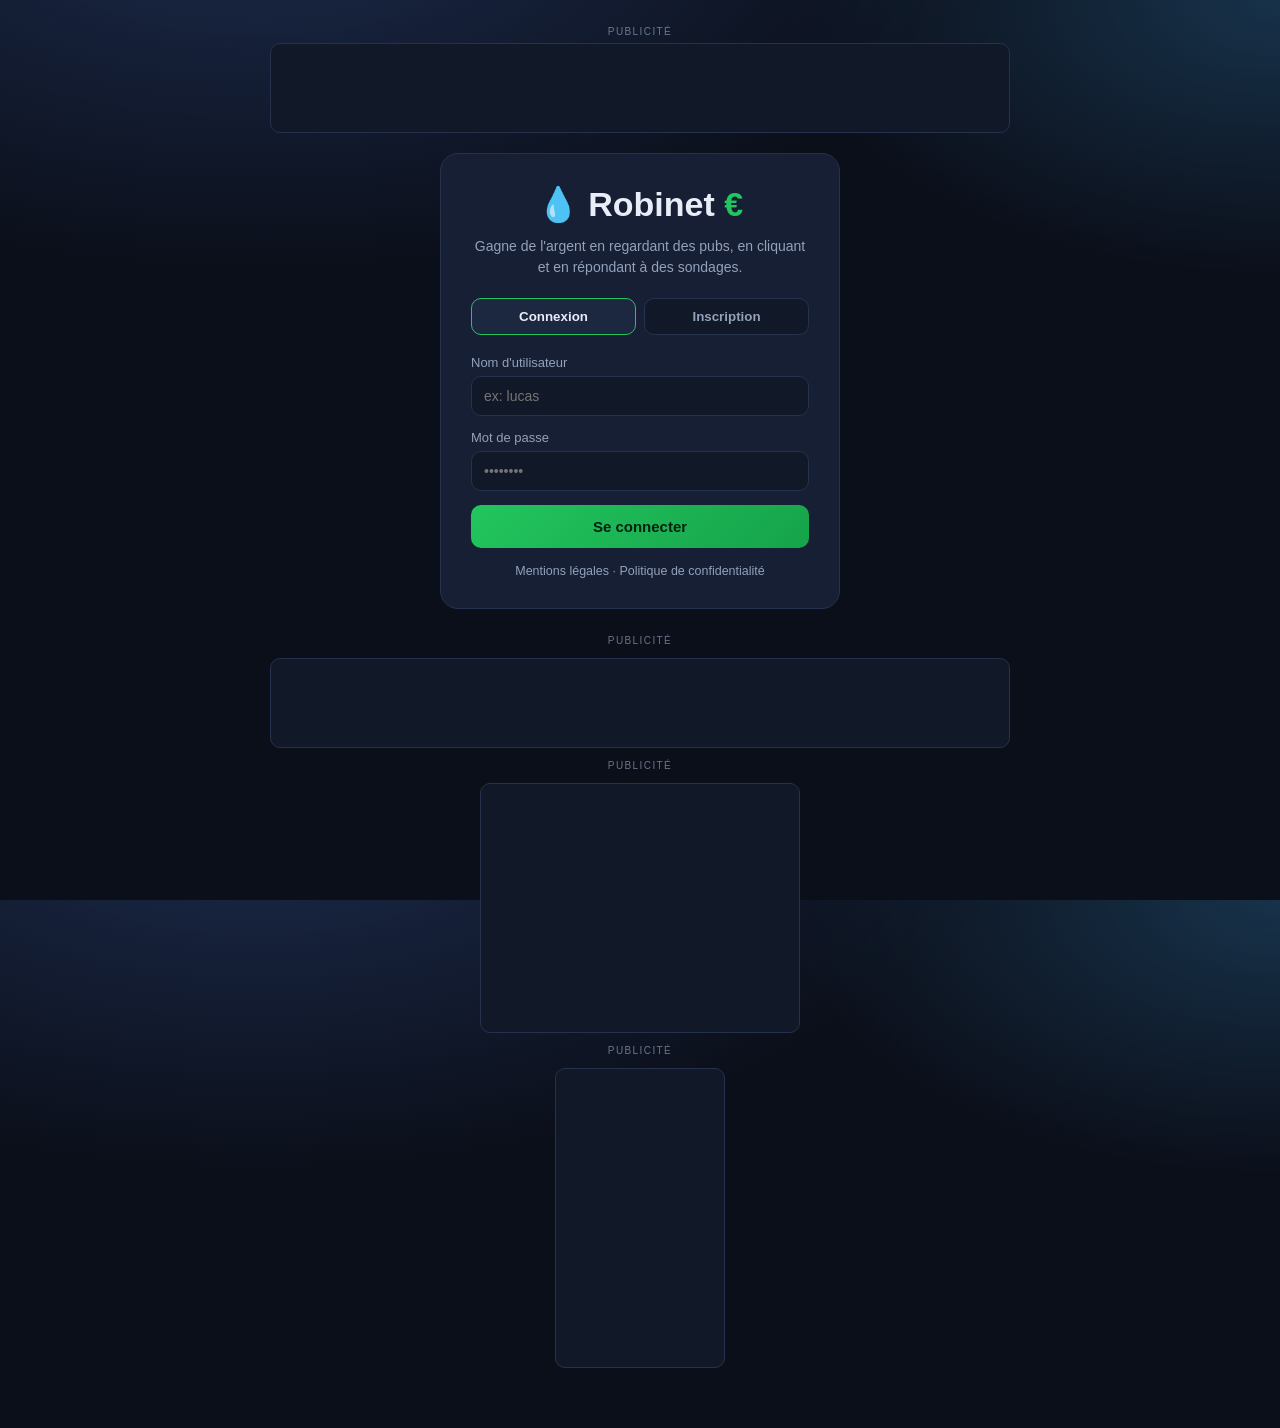
==== robinet-euro/static/index.html @ 0a531cb4 "Plus d'emplacements pub Adsterra : 728x90 connecté + page Gagner" ====
<!DOCTYPE html>
<html lang="fr">
<head>
<meta charset="UTF-8">
<meta name="viewport" content="width=device-width, initial-scale=1.0">
<title>Robinet € — Gagne de l'argent en ligne</title>
<link rel="stylesheet" href="style.css">
</head>
<body>

<!-- ============ ÉCRAN AUTH ============ -->
<div id="auth-screen" class="auth-screen hidden">

  <!-- ============ BANNIÈRE PUB (haut) ============ -->
  <div class="pub-banner-top">
    <span class="pub-label">Publicité</span>
    <div class="pub-slot pub-728">
      <script>
        atOptions = {
          'key' : 'bedeadabf78f1ffc5792cda9d7d61537',
          'format' : 'iframe',
          'height' : 90,
          'width' : 728,
          'params' : {}
        };
      </script>
      <script src="https://www.highrevenueformat.com/bedeadabf78f1ffc5792cda9d7d61537/invoke.js"></script>
    </div>
  </div>

  <div class="auth-card">
    <div class="logo-big">💧 Robinet <span>€</span></div>
    <p class="tagline">Gagne de l'argent en regardant des pubs, en cliquant et en répondant à des sondages.</p>
    <div class="auth-tabs">
      <button class="auth-tab active" data-mode="login">Connexion</button>
      <button class="auth-tab" data-mode="register">Inscription</button>
    </div>
    <form id="auth-form" class="auth-form">
      <div class="field" id="email-field" style="display:none">
        <label>Email (optionnel)</label>
        <input type="email" id="email" placeholder="toi@exemple.fr" autocomplete="email">
      </div>
      <div class="field">
        <label>Nom d'utilisateur</label>
        <input type="text" id="username" placeholder="ex: lucas" autocomplete="username" required>
      </div>
      <div class="field">
        <label>Mot de passe</label>
        <input type="password" id="password" placeholder="••••••••" autocomplete="current-password" required>
      </div>
      <div id="auth-error" class="error-box hidden"></div>
      <button type="submit" class="btn-primary big" id="auth-submit">Se connecter</button>
    </form>
    <div class="legal-links">
      <a href="mentions-legales.html">Mentions légales</a> · <a href="confidentialite.html">Politique de confidentialité</a>
    </div>
  </div>

  <!-- ============ BANNIÈRES PUB (bas) ============ -->
  <div class="pub-banners">
    <span class="pub-label">Publicité</span>
    <div class="pub-slot pub-728">
      <script>
        atOptions = {
          'key' : 'bedeadabf78f1ffc5792cda9d7d61537',
          'format' : 'iframe',
          'height' : 90,
          'width' : 728,
          'params' : {}
        };
      </script>
      <script src="https://www.highrevenueformat.com/bedeadabf78f1ffc5792cda9d7d61537/invoke.js"></script>
    </div>

    <span class="pub-label">Publicité</span>
    <div class="pub-slot pub-300">
      <script async="async" data-cfasync="false" src="https://pl31123454.profitableratecpmnetwork.com/fd53697242f40d81343b24167666b1cf/invoke.js"></script>
      <div id="container-fd53697242f40d81343b24167666b1cf"></div>
    </div>

    <span class="pub-label">Publicité</span>
    <div class="pub-slot pub-160">
      <script>
        atOptions = {
          'key' : '538194440bb3f2144fa433914c79298a',
          'format' : 'iframe',
          'height' : 300,
          'width' : 160,
          'params' : {}
        };
      </script>
      <script src="https://www.highrevenueformat.com/538194440bb3f2144fa433914c79298a/invoke.js"></script>
    </div>
  </div>
</div>

<!-- ============ APP ============ -->
<div id="app" class="hidden">
  <header class="topbar">
    <div class="logo">💧 Robinet <span>€</span></div>
    <nav class="nav">
      <button class="nav-btn active" data-tab="home">🏠 Accueil</button>
      <button class="nav-btn" data-tab="earn">🎬 Gagner</button>
      <button class="nav-btn" data-tab="games">🎮 Jeux</button>
      <button class="nav-btn" data-tab="withdraw">💸 Retrait</button>
      <button class="nav-btn" data-tab="history">📜 Historique</button>
      <button class="nav-btn" data-tab="admin" id="admin-nav" style="display:none">⚙️ Admin</button>
    </nav>
    <div class="user-box">
      <div class="balance-pill" title="Solde disponible">💰 <span id="top-balance">0,00 €</span></div>
      <div class="user-menu">
        <span id="top-username">—</span>
        <button class="btn-ghost" id="logout-btn" title="Déconnexion">⎋</button>
      </div>
    </div>
  </header>

  <!-- ============ PUB 728x90 (connecté — visible sur toutes les pages) ============ -->
  <div class="adzone adzone-top">
    <span class="pub-label">Publicité</span>
    <div class="pub-slot pub-728">
      <script>
        atOptions = {
          'key' : 'bedeadabf78f1ffc5792cda9d7d61537',
          'format' : 'iframe',
          'height' : 90,
          'width' : 728,
          'params' : {}
        };
      </script>
      <script src="https://www.highrevenueformat.com/bedeadabf78f1ffc5792cda9d7d61537/invoke.js"></script>
    </div>
  </div>

  <main class="container">

    <!-- ===== ACCUEIL ===== -->
    <section id="tab-home" class="tab active">
      <div class="hero">
        <div class="hero-text">
          <h1>Bonjour <span id="hero-name">!</span> 👋</h1>
          <p>Voici ton tableau de bord. Gagne des centimes et retire-les dès <b>2,00 €</b>.</p>
        </div>
        <div class="hero-balance">
          <div class="big-balance">€ <span id="hero-balance">0,00</span></div>
          <div class="sub">Solde disponible</div>
          <div class="progress-track"><div class="progress-fill" id="progress-fill" style="width:0%"></div></div>
          <div class="sub small" id="progress-label">0,00 € / 2,00 € pour retirer</div>
        </div>
      </div>

      <div class="stat-grid">
        <div class="stat"><div class="stat-val" id="stat-today">0,00 €</div><div class="stat-label">Gagné aujourd'hui</div></div>
        <div class="stat"><div class="stat-val" id="stat-total">0,00 €</div><div class="stat-label">Total gagné</div></div>
        <div class="stat"><div class="stat-val" id="stat-dailycap">5,00 €</div><div class="stat-label">Plafond / jour</div></div>
      </div>

      <div class="two-col">
        <div class="card">
          <h2>🎁 Bonus quotidien</h2>
          <p>Réclame ton bonus de <b>0,05 €</b> chaque jour.</p>
          <button class="btn-primary" id="claim-bonus-btn">Réclamer le bonus</button>
        </div>
        <div class="card">
          <h2>🎡 Roue de la fortune</h2>
          <p>Jusqu'à 5 tours par jour. Gagne jusqu'à <b>0,05 €</b> !</p>
          <button class="btn-primary" id="spin-btn">Lancer la roue</button>
        </div>
      </div>

      <div class="card">
        <h2>🏆 Classement des meilleurs gagnants</h2>
        <ol class="leaderboard" id="leaderboard"></ol>
      </div>
    </section>

    <!-- ===== GAGNER ===== -->
    <section id="tab-earn" class="tab">
      <h1 class="page-title">🎬 Gagne des euros</h1>
      <p class="muted">Regarde des publicités, fais des clics sponsorisés et réponds à des sondages.</p>

      <!-- ROBINET € -->
      <div class="faucet-card">
        <div class="faucet-left">
          <div class="faucet-scene">
            <div class="faucet-pipe">🚰</div>
            <div class="faucet-stream" id="faucet-stream">
              <span class="drop">💧</span><span class="drop">💧</span><span class="drop">💧</span>
            </div>
            <div class="faucet-bowl" id="faucet-bowl">🪙</div>
          </div>
        </div>
        <div class="faucet-right">
          <h2>💧 Le Robinet €</h2>
          <p class="muted">Ouvre le robinet pour gagner une petite somme <b>à chaque fois</b>, en continu !</p>
          <div class="faucet-info">
            <span class="faucet-reward-range">🎁 de <b id="faucet-min">0,01 €</b> à <b id="faucet-max">0,05 €</b> par ouverture</span>
            <span class="faucet-cooldown">⏱️ toutes les <b id="faucet-cd">3 min</b></span>
          </div>
          <button class="faucet-btn" id="faucet-btn">💧 Ouvrir le robinet</button>
          <div class="faucet-timer" id="faucet-timer"></div>
        </div>
      </div>

      <!-- ============ PUB 728x90 (page Gagner) ============ -->
      <div class="adzone">
        <span class="pub-label">Publicité</span>
        <div class="pub-slot pub-728">
          <script>
            atOptions = {
              'key' : 'bedeadabf78f1ffc5792cda9d7d61537',
              'format' : 'iframe',
              'height' : 90,
              'width' : 728,
              'params' : {}
            };
          </script>
          <script src="https://www.highrevenueformat.com/bedeadabf78f1ffc5792cda9d7d61537/invoke.js"></script>
        </div>
      </div>

      <div class="filter-row">
        <button class="chip active" data-filter="all">Tout</button>
        <button class="chip" data-filter="video">🎬 Vidéos</button>
        <button class="chip" data-filter="ptc">🖱️ Clics</button>
        <button class="chip" data-filter="survey">📝 Sondages</button>
        <button class="chip" data-filter="cpa">🤝 Partenaires</button>
      </div>
      <div class="offer-grid" id="offer-grid"></div>
    </section>

    <!-- ===== JEUX ===== -->
    <section id="tab-games" class="tab">
      <h1 class="page-title">🎮 Jeux — gagne des pièces en jouant</h1>
      <p class="muted">Joue à nos mini-jeux et gagne de l'argent à chaque partie !</p>

      <div class="game-grid">
        <!-- CLICKER -->
        <div class="game-card" id="game-clicker">
          <div class="game-icon">👆</div>
          <h3>Clicker Fou</h3>
          <p class="muted">Clique sur la pièce le plus de fois possible en 15 secondes. 1 clic = 0,01 € (max 0,10 €).</p>
          <div class="game-play" id="clicker-play">
            <div class="clicker-coin" id="clicker-coin">🪙</div>
            <div class="clicker-count" id="clicker-count">0 clics</div>
            <div class="clicker-time" id="clicker-time">15 s</div>
          </div>
          <button class="game-btn" id="clicker-start">▶️ Jouer</button>
        </div>

        <!-- PILE OU FACE -->
        <div class="game-card" id="game-coinflip">
          <div class="game-icon">🪙</div>
          <h3>Pile ou Face</h3>
          <p class="muted">Devine le bon côté. Mise 0,05 € : si tu trouves, tu gagnes 0,05 € ; sinon tu perds ta mise.</p>
          <div class="game-play">
            <div class="coinflip-coin" id="coinflip-coin">🪙</div>
            <div class="coinflip-buttons">
              <button class="game-btn small" id="cf-pile">Pile</button>
              <button class="game-btn small" id="cf-face">Face</button>
            </div>
            <div class="coinflip-result" id="coinflip-result"></div>
          </div>
        </div>

        <!-- MEMORY -->
        <div class="game-card" id="game-memory">
          <div class="game-icon">🧠</div>
          <h3>Memory</h3>
          <p class="muted">Retrouve les paires. Moins de coups = plus de gain (jusqu'à 0,10 €).</p>
          <div class="game-play">
            <div class="memory-grid" id="memory-grid"></div>
            <div class="memory-status" id="memory-status">Coups : 0</div>
          </div>
          <button class="game-btn" id="memory-start">▶️ Nouvelle partie</button>
        </div>
      </div>
    </section>

    <!-- ===== RETRAIT ===== -->
    <section id="tab-withdraw" class="tab">
      <h1 class="page-title">💸 Retrait</h1>
      <p class="muted">Retire tes gains dès <b>2,00 €</b>.</p>
      <div class="two-col">
        <div class="card">
          <h2>Demander un retrait</h2>
          <div class="field">
            <label>Montant (€)</label>
            <input type="number" id="wd-amount" min="2" step="0.01" placeholder="2.00">
            <div class="sub small">Solde : <span id="wd-balance">0,00 €</span> · Minimum : 2,00 €</div>
          </div>
          <div class="field">
            <label>Méthode</label>
            <select id="wd-method">
              <option value="paypal">PayPal</option>
              <option value="virement">Virement bancaire</option>
              <option value="crypto">Crypto (USDT)</option>
            </select>
          </div>
          <div class="field">
            <label id="wd-details-label">Email PayPal</label>
            <input type="text" id="wd-details" placeholder="ton@email.com">
          </div>
          <button class="btn-primary big" id="wd-submit">Envoyer la demande</button>
        </div>
        <div class="card">
          <h2>Mes demandes</h2>
          <div id="wd-list" class="wd-list"><p class="muted">Aucune demande pour l'instant.</p></div>
        </div>
      </div>
    </section>

    <!-- ===== HISTORIQUE ===== -->
    <section id="tab-history" class="tab">
      <h1 class="page-title">📜 Historique</h1>
      <p class="muted">Tes 15 dernières transactions.</p>
      <div class="card">
        <table class="table">
          <thead><tr><th>Date</th><th>Type</th><th>Description</th><th>Montant</th></tr></thead>
          <tbody id="history-body"></tbody>
        </table>
      </div>
    </section>

    <!-- ===== ADMIN ===== -->
    <section id="tab-admin" class="tab">
      <h1 class="page-title">⚙️ Administration</h1>
      <div class="stat-grid" id="admin-stats">
        <div class="stat"><div class="stat-val" id="adm-users">—</div><div class="stat-label">Utilisateurs</div></div>
        <div class="stat"><div class="stat-val" id="adm-pending">—</div><div class="stat-label">Retraits en attente</div></div>
        <div class="stat"><div class="stat-val" id="adm-paid">—</div><div class="stat-label">Total payé</div></div>
        <div class="stat"><div class="stat-val" id="adm-earned">—</div><div class="stat-label">Total gagné</div></div>
      </div>

      <div class="card">
        <h2>💸 Retraits à traiter</h2>
        <div id="adm-withdrawals"></div>
      </div>

      <div class="card">
        <h2>👥 Utilisateurs</h2>
        <table class="table">
          <thead><tr><th>ID</th><th>Pseudo</th><th>Solde</th><th>Gagné</th><th>Action</th></tr></thead>
          <tbody id="adm-users-body"></tbody>
        </table>
      </div>

      <div class="card">
        <h2>➕ Nouvelle offre</h2>
        <div class="form-row">
          <input type="text" id="of-title" placeholder="Titre de l'offre">
          <select id="of-type">
            <option value="video">Vidéo</option>
            <option value="ptc">Clic</option>
            <option value="survey">Sondage</option>
          </select>
          <input type="number" id="of-reward" placeholder="Récompense (centimes)" min="1">
          <input type="number" id="of-duration" placeholder="Durée (s)" min="0" value="0">
        </div>
        <button class="btn-primary" id="of-create">Créer l'offre</button>
      </div>

      <div class="card">
        <h2>📦 Offres existantes</h2>
        <div id="adm-offers"></div>
      </div>
    </section>
  </main>

  <footer class="site-footer">
    <span>© 2026 Robinet €</span>
    <span>
      <a href="mentions-legales.html">Mentions légales</a> ·
      <a href="confidentialite.html">Politique de confidentialité</a> ·
      <a href="confidentialite.html">Contact</a>
    </span>
  </footer>
</div>

<!-- ============ MODAL PUB VIDÉO ============ -->
<div id="video-modal" class="modal hidden">
  <div class="modal-box">
    <div class="video-player" id="video-player">
      <div class="video-inner" id="video-inner">
        <div class="ad-badge">PUBLICITÉ</div>
        <div class="video-brand" id="video-brand">🎬</div>
        <div class="video-title" id="video-title">Chargement…</div>
        <div class="video-sub">Publicité sponsorisée · Robinet €</div>
      </div>
      <div class="video-bar"><div class="video-bar-fill" id="video-bar-fill"></div></div>
      <div class="video-timer" id="video-timer">0 s</div>
    </div>
    <p class="muted" id="video-reward-text">Récompense : —</p>
    <button class="btn-primary big" id="video-claim" disabled>⏳ Encore en lecture…</button>
  </div>
</div>

<!-- ============ MODAL PTC ============ -->
<div id="ptc-modal" class="modal hidden">
  <div class="modal-box">
    <h2>🖱️ Clic sponsorisé</h2>
    <p id="ptc-title" class="muted">Chargement…</p>
    <div class="fake-browser">
      <div class="fb-bar"><span class="dot r"></span><span class="dot y"></span><span class="dot g"></span>
        <span class="fb-url" id="ptc-url">partenaire-exemple.com</span></div>
      <div class="fb-body" id="ptc-body">
        <div class="ad-banner" id="ptc-banner">✨ Site partenaire ✨</div>
        <h3 id="ptc-headline">Offre partenaire</h3>
        <p id="ptc-copy">Découvre les offres de nos partenaires…</p>
      </div>
    </div>
    <p class="muted">Reste sur la page <b id="ptc-time">15 s</b> pour valider.</p>
    <button class="btn-primary big" id="ptc-claim" disabled>⏳ Patiente encore…</button>
  </div>
</div>

<!-- ============ MODAL SONDAGE ============ -->
<div id="survey-modal" class="modal hidden">
  <div class="modal-box">
    <h2>📝 <span id="survey-title">Sondage</span></h2>
    <div id="survey-questions"></div>
    <button class="btn-primary big" id="survey-submit">Valider mes réponses</button>
  </div>
</div>

<!-- ============ MODAL ROUE ============ -->
<div id="wheel-modal" class="modal hidden">
  <div class="modal-box center">
    <h2>🎡 Roue de la fortune</h2>
    <div class="wheel-wrap">
      <div class="wheel-pointer">▼</div>
      <div class="wheel" id="wheel">
        <div class="seg" style="--r:0deg">0,00</div>
        <div class="seg" style="--r:30deg">0,01</div>
        <div class="seg" style="--r:60deg">0,02</div>
        <div class="seg" style="--r:90deg">0,01</div>
        <div class="seg" style="--r:120deg">0,03</div>
        <div class="seg" style="--r:150deg">0,05</div>
        <div class="seg" style="--r:180deg">0,01</div>
        <div class="seg" style="--r:210deg">0,02</div>
        <div class="seg" style="--r:240deg">0,01</div>
        <div class="seg" style="--r:270deg">0,02</div>
        <div class="seg" style="--r:300deg">0,01</div>
        <div class="seg" style="--r:330deg">0,03</div>
      </div>
    </div>
    <div id="wheel-result" class="wheel-result">Lance la roue !</div>
    <button class="btn-primary big" id="wheel-spin-btn">🎡 Tourner</button>
  </div>
</div>

<!-- ============ MODAL OFFRE PARTENAIRE ============ -->
<div id="cpa-modal" class="modal hidden">
  <div class="modal-box">
    <h2>🤝 Offre partenaire</h2>
    <p id="cpa-title" class="muted">Chargement…</p>
    <div class="fake-browser">
      <div class="fb-bar"><span class="dot r"></span><span class="dot y"></span><span class="dot g"></span>
        <span class="fb-url" id="cpa-url">partenaire.com</span></div>
      <div class="fb-body" id="cpa-body">
        <div class="ad-banner" id="cpa-banner">✨ Partenaire ✨</div>
        <h3 id="cpa-headline">Offre partenaire</h3>
        <p id="cpa-copy">Complète l'action chez notre partenaire pour être récompensé…</p>
      </div>
    </div>
    <p class="muted" id="cpa-note">Clique ci-dessous pour ouvrir l'offre chez notre partenaire, puis reviens valider.</p>
    <button class="btn-primary big" id="cpa-open" style="background:linear-gradient(135deg,#0ea5e9,#0284c7);color:#fff;display:none">🔗 Ouvrir l'offre partenaire</button>
    <button class="btn-primary big" id="cpa-claim">✅ J'ai terminé l'action</button>
  </div>
</div>

<div id="toast-container"></div>

<script src="app.js"></script>
</body>
</html>
---- robinet-euro/static/style.css ----
:root{
  --bg:#0b0f1a; --bg2:#111827; --card:#161f33; --card2:#1c2740;
  --text:#e8edf7; --muted:#93a1bb; --line:#26324d;
  --accent:#22c55e; --accent2:#16a34a; --gold:#f59e0b;
  --blue:#6366f1; --red:#ef4444; --green:#22c55e;
}
*{box-sizing:border-box;margin:0;padding:0}
html,body{height:100%}
body{
  font-family:-apple-system,BlinkMacSystemFont,"Segoe UI",Roboto,Helvetica,Arial,sans-serif;
  background:radial-gradient(1200px 600px at 20% -10%, #1b2a4a 0%, transparent 60%),
             radial-gradient(900px 500px at 100% 0%, #17324a 0%, transparent 55%),
             var(--bg);
  color:var(--text);
  min-height:100vh;
}
.hidden{display:none !important}
.muted{color:var(--muted)}
a{color:var(--accent)}
button{font-family:inherit;cursor:pointer}

/* ===== TOP BAR ===== */
.topbar{
  position:sticky;top:0;z-index:50;
  display:flex;align-items:center;gap:20px;flex-wrap:wrap;
  padding:12px 22px;background:rgba(11,15,26,.85);backdrop-filter:blur(10px);
  border-bottom:1px solid var(--line);
}
.logo{font-size:20px;font-weight:800}
.logo span{color:var(--accent)}
.logo-big{font-size:34px;font-weight:900;text-align:center}
.logo-big span{color:var(--accent)}
.nav{display:flex;gap:6px;flex-wrap:wrap}
.nav-btn{
  background:transparent;border:1px solid transparent;color:var(--muted);
  padding:8px 14px;border-radius:10px;font-size:14px;transition:.15s;
}
.nav-btn:hover{color:var(--text);background:var(--card2)}
.nav-btn.active{color:var(--text);background:var(--card2);border-color:var(--line)}
.user-box{margin-left:auto;display:flex;align-items:center;gap:14px}
.balance-pill{
  background:linear-gradient(135deg,#14532d,#166534);border:1px solid #1f7a3d;
  padding:8px 16px;border-radius:999px;font-weight:700;color:#86efac;white-space:nowrap;
}
.user-menu{display:flex;align-items:center;gap:8px;color:var(--muted);font-size:14px}
.btn-ghost{background:transparent;border:1px solid var(--line);color:var(--muted);
  border-radius:8px;padding:6px 10px;transition:.15s}
.btn-ghost:hover{color:var(--text);background:var(--card2)}

/* ===== CONTAINER ===== */
.container{max-width:1080px;margin:0 auto;padding:26px 20px 80px}
.tab{display:none}
.tab.active{display:block;animation:fade .25s}
@keyframes fade{from{opacity:0;transform:translateY(6px)}to{opacity:1;transform:none}}
.page-title{font-size:26px;margin-bottom:6px}

/* ===== HERO ===== */
.hero{
  display:flex;justify-content:space-between;gap:24px;flex-wrap:wrap;
  background:linear-gradient(135deg,#14204a,#0f2b3a);border:1px solid var(--line);
  border-radius:18px;padding:26px;margin-bottom:20px;
}
.hero-text h1{font-size:26px;margin-bottom:8px}
.hero-balance{text-align:center;min-width:240px}
.big-balance{font-size:42px;font-weight:900;color:var(--accent)}
.big-balance span{font-size:42px}
.sub{color:var(--muted);font-size:13px;margin-top:4px}
.sub.small{font-size:12px}
.progress-track{background:var(--card2);border-radius:999px;height:10px;margin-top:12px;overflow:hidden}
.progress-fill{background:linear-gradient(90deg,var(--accent),#4ade80);height:100%;transition:width .4s}

/* ===== STATS ===== */
.stat-grid{display:grid;grid-template-columns:repeat(auto-fit,minmax(160px,1fr));gap:14px;margin-bottom:20px}
.stat{background:var(--card);border:1px solid var(--line);border-radius:14px;padding:18px;text-align:center}
.stat-val{font-size:26px;font-weight:800}
.stat-label{color:var(--muted);font-size:12px;margin-top:4px}

/* ===== CARDS ===== */
.two-col{display:grid;grid-template-columns:1fr 1fr;gap:16px;margin-bottom:20px}
@media(max-width:720px){.two-col{grid-template-columns:1fr}}
.card{background:var(--card);border:1px solid var(--line);border-radius:14px;padding:20px;margin-bottom:16px}
.card h2{font-size:17px;margin-bottom:10px}
.card p{color:var(--muted);font-size:14px;line-height:1.55;margin-bottom:12px}
.card p b{color:var(--text)}

/* ===== BUTTONS ===== */
.btn-primary{
  background:linear-gradient(135deg,var(--accent),var(--accent2));color:#04210f;
  border:none;border-radius:10px;padding:11px 18px;font-weight:700;font-size:14px;transition:.15s;
}
.btn-primary:hover{filter:brightness(1.08)}
.btn-primary:disabled{opacity:.5;cursor:not-allowed;filter:none}
.btn-primary.big{width:100%;padding:13px;font-size:15px}

/* ===== FIELDS ===== */
.field{margin-bottom:14px}
.field label{display:block;font-size:13px;color:var(--muted);margin-bottom:6px}
.field input,.field select{
  width:100%;background:var(--bg2);border:1px solid var(--line);color:var(--text);
  border-radius:10px;padding:11px 12px;font-size:14px;outline:none;transition:.15s;
}
.field input:focus,.field select:focus{border-color:var(--accent)}
.field .sub{margin-top:6px}

/* ===== AUTH ===== */
.auth-screen{min-height:100vh;display:flex;align-items:center;justify-content:center;padding:20px}
.auth-card{width:100%;max-width:400px;background:var(--card);border:1px solid var(--line);
  border-radius:18px;padding:30px}
.tagline{color:var(--muted);text-align:center;font-size:14px;margin:12px 0 20px;line-height:1.5}
.auth-tabs{display:flex;gap:8px;margin-bottom:20px}
.auth-tab{flex:1;background:var(--bg2);border:1px solid var(--line);color:var(--muted);
  padding:10px;border-radius:10px;font-weight:600}
.auth-tab.active{background:var(--card2);color:var(--text);border-color:var(--accent)}
.auth-form .field{margin-bottom:14px}
.hint{text-align:center;color:var(--muted);font-size:12px;margin-top:16px}
.error-box{background:rgba(239,68,68,.12);border:1px solid rgba(239,68,68,.4);color:#fca5a5;
  padding:10px 12px;border-radius:10px;font-size:13px;margin-bottom:12px}

/* ===== OFFER GRID ===== */
.filter-row{display:flex;gap:8px;margin:16px 0;flex-wrap:wrap}
.chip{background:var(--card2);border:1px solid var(--line);color:var(--muted);
  padding:7px 14px;border-radius:999px;font-size:13px;transition:.15s}
.chip.active{color:#04210f;background:var(--accent);border-color:var(--accent);font-weight:700}
.offer-grid{display:grid;grid-template-columns:repeat(auto-fill,minmax(240px,1fr));gap:14px}
.offer{background:var(--card);border:1px solid var(--line);border-radius:14px;padding:16px;
  display:flex;flex-direction:column;gap:10px;transition:.15s}
.offer:hover{border-color:var(--accent)}
.offer-icon{font-size:30px}
.offer-title{font-weight:700;font-size:14px;line-height:1.35}
.offer-desc{color:var(--muted);font-size:12.5px;line-height:1.45;flex:1}
.offer-foot{display:flex;align-items:center;justify-content:space-between}
.offer-reward{font-weight:800;color:var(--accent);font-size:16px}
.offer-btn{background:var(--bg2);border:1px solid var(--line);color:var(--text);
  padding:8px 14px;border-radius:9px;font-size:13px;font-weight:600;transition:.15s}
.offer-btn:hover{border-color:var(--accent)}
.offer-btn:disabled{opacity:.45;cursor:not-allowed}
.offer.done{opacity:.65}

/* ===== LEADERBOARD ===== */
.leaderboard{list-style:none;counter-reset:lb}
.leaderboard li{display:flex;align-items:center;gap:12px;padding:10px 4px;border-bottom:1px solid var(--line)}
.leaderboard li:last-child{border-bottom:none}
.leaderboard li::before{counter-increment:lb;content:counter(lb);
  width:26px;height:26px;border-radius:50%;background:var(--card2);display:flex;align-items:center;
  justify-content:center;font-size:12px;font-weight:700;color:var(--muted)}
.leaderboard li:nth-child(1)::before{background:var(--gold);color:#000}
.leaderboard li:nth-child(2)::before{background:#cbd5e1;color:#000}
.leaderboard li:nth-child(3)::before{background:#d97706;color:#000}
.lb-name{flex:1;font-weight:600}
.lb-earn{color:var(--accent);font-weight:700}

/* ===== TABLE ===== */
.table{width:100%;border-collapse:collapse;font-size:13.5px}
.table th{text-align:left;color:var(--muted);font-weight:600;padding:10px 8px;border-bottom:1px solid var(--line)}
.table td{padding:10px 8px;border-bottom:1px solid var(--line)}
.table tr:last-child td{border-bottom:none}
.amt-pos{color:var(--green);font-weight:700}
.amt-neg{color:var(--red);font-weight:700}

/* ===== WITHDRAW LIST ===== */
.wd-list{display:flex;flex-direction:column;gap:10px}
.wd-item{background:var(--bg2);border:1px solid var(--line);border-radius:10px;padding:12px;font-size:13px}
.wd-top{display:flex;justify-content:space-between;align-items:center;margin-bottom:4px}
.wd-amount{font-weight:800;font-size:16px}
.badge{padding:3px 9px;border-radius:999px;font-size:11px;font-weight:700}
.badge.pending{background:rgba(245,158,11,.15);color:#fbbf24}
.badge.paid{background:rgba(34,197,94,.15);color:#4ade80}
.badge.rejected{background:rgba(239,68,68,.15);color:#f87171}

/* ===== ADMIN ===== */
.form-row{display:flex;gap:10px;flex-wrap:wrap;margin-bottom:12px}
.form-row input,.form-row select{
  background:var(--bg2);border:1px solid var(--line);color:var(--text);
  border-radius:9px;padding:10px;font-size:13px;flex:1;min-width:140px;outline:none}
.adm-row{display:flex;align-items:center;gap:10px;padding:10px 4px;border-bottom:1px solid var(--line);flex-wrap:wrap}
.adm-row:last-child{border-bottom:none}
.adm-main{flex:1;min-width:140px}
.adm-title{font-weight:600;font-size:14px}
.adm-sub{color:var(--muted);font-size:12px}
.btn-sm{background:var(--card2);border:1px solid var(--line);color:var(--text);
  padding:6px 12px;border-radius:8px;font-size:12.5px;font-weight:600}
.btn-sm.green{border-color:var(--green);color:var(--green)}
.btn-sm.red{border-color:var(--red);color:var(--red)}

/* ===== MODAL ===== */
.modal{position:fixed;inset:0;background:rgba(0,0,0,.7);backdrop-filter:blur(4px);
  display:flex;align-items:center;justify-content:center;padding:20px;z-index:100}
.modal-box{background:var(--card);border:1px solid var(--line);border-radius:16px;
  padding:24px;width:100%;max-width:460px;max-height:90vh;overflow-y:auto}
.modal-box h2{font-size:19px;margin-bottom:12px}
.modal-box.center{text-align:center}

/* ===== VIDEO PLAYER ===== */
.video-player{background:#000;border-radius:12px;overflow:hidden;position:relative;aspect-ratio:16/9}
.video-inner{position:absolute;inset:0;display:flex;flex-direction:column;align-items:center;
  justify-content:center;gap:10px;background:linear-gradient(135deg,#1e293b,#0f172a);
  animation:adpulse 3s infinite}
@keyframes adpulse{0%,100%{background:linear-gradient(135deg,#1e293b,#0f172a)}
  50%{background:linear-gradient(135deg,#312e81,#0f172a)}}
.ad-badge{position:absolute;top:10px;left:10px;background:rgba(0,0,0,.6);color:#fbbf24;
  font-size:10px;letter-spacing:1px;padding:4px 8px;border-radius:4px}
.video-brand{font-size:52px}
.video-title{font-size:18px;font-weight:700;text-align:center;padding:0 20px}
.video-sub{color:#94a3b8;font-size:12px}
.video-bar{position:absolute;bottom:0;left:0;right:0;height:4px;background:rgba(255,255,255,.15)}
.video-bar-fill{height:100%;background:var(--gold);width:0;transition:width .2s linear}
.video-timer{position:absolute;bottom:8px;right:10px;color:#fff;font-size:12px;background:rgba(0,0,0,.6);padding:2px 8px;border-radius:4px}

/* ===== PTC ===== */
.fake-browser{border:1px solid var(--line);border-radius:12px;overflow:hidden;margin:14px 0}
.fb-bar{background:var(--bg2);display:flex;align-items:center;gap:6px;padding:10px 12px}
.dot{width:10px;height:10px;border-radius:50%}
.dot.r{background:#f87171}.dot.y{background:#fbbf24}.dot.g{background:#4ade80}
.fb-url{flex:1;margin-left:8px;background:var(--card2);border-radius:6px;padding:4px 10px;font-size:11px;color:var(--muted)}
.fb-body{padding:18px;text-align:center;background:var(--bg2)}
.ad-banner{background:linear-gradient(135deg,#7c3aed,#2563eb);padding:14px;border-radius:10px;
  font-weight:700;margin-bottom:14px;font-size:14px}
.fb-body h3{font-size:16px;margin-bottom:6px}
.fb-body p{color:var(--muted);font-size:13px}

/* ===== SURVEY ===== */
.sq{margin-bottom:18px}
.sq h4{font-size:14px;margin-bottom:8px}
.sq label{display:flex;align-items:center;gap:8px;padding:9px 12px;background:var(--bg2);
  border:1px solid var(--line);border-radius:9px;margin-bottom:6px;cursor:pointer;font-size:13.5px}
.sq input{margin:0}

/* ===== WHEEL ===== */
.wheel-wrap{position:relative;width:240px;height:240px;margin:20px auto}
.wheel-pointer{position:absolute;top:-12px;left:50%;transform:translateX(-50%);font-size:24px;z-index:5;color:var(--gold)}
.wheel{width:100%;height:100%;border-radius:50%;position:relative;overflow:hidden;
  border:6px solid #facc15;transition:transform 3.2s cubic-bezier(.15,.8,.25,1);background:#0f172a}
.seg{position:absolute;top:0;left:50%;width:50%;height:50%;transform-origin:0 100%;
  transform:rotate(var(--r));display:flex;align-items:center;justify-content:center;
  clip-path:polygon(0 0,100% 0,0 100%);font-size:13px;font-weight:800;color:#fff;padding:12px 6px}
.seg:nth-child(odd){background:#2563eb}.seg:nth-child(even){background:#16a34a}
.wheel-result{font-size:20px;font-weight:800;margin:10px 0;min-height:28px;color:var(--accent)}

/* ===== ROBINET € ===== */
.faucet-card{
  display:flex;gap:26px;align-items:center;flex-wrap:wrap;
  background:linear-gradient(135deg,#0f2b3a,#123c52);border:1px solid #1f5c78;
  border-radius:18px;padding:24px;margin-bottom:20px;position:relative;overflow:hidden;
}
.faucet-card::before{
  content:"";position:absolute;inset:0;
  background:radial-gradient(400px 200px at 30% 0%, rgba(34,197,94,.12), transparent 60%);
}
.faucet-left{position:relative;z-index:2}
.faucet-scene{
  position:relative;width:150px;height:170px;display:flex;flex-direction:column;
  align-items:center;justify-content:flex-start;
}
.faucet-pipe{font-size:64px;line-height:1;filter:drop-shadow(0 4px 10px rgba(0,0,0,.4))}
.faucet-stream{
  display:flex;flex-direction:column;align-items:center;gap:4px;height:60px;
  overflow:hidden;opacity:0;transition:opacity .2s;
}
.faucet-stream.on{opacity:1}
.drop{font-size:16px;animation:drip 1s linear infinite}
.drop:nth-child(2){animation-delay:.33s}
.drop:nth-child(3){animation-delay:.66s}
@keyframes drip{0%{transform:translateY(-40px);opacity:0}30%{opacity:1}100%{transform:translateY(20px);opacity:0}}
.faucet-bowl{font-size:40px;line-height:1;margin-top:2px}
.faucet-right{position:relative;z-index:2;flex:1;min-width:240px}
.faucet-right h2{font-size:22px;margin-bottom:6px}
.faucet-info{display:flex;gap:14px;flex-wrap:wrap;margin:14px 0}
.faucet-reward-range,.faucet-cooldown{
  background:rgba(0,0,0,.25);border:1px solid rgba(255,255,255,.12);
  padding:8px 14px;border-radius:10px;font-size:13px;color:var(--muted)
}
.faucet-reward-range b,.faucet-cooldown b{color:var(--accent)}
.faucet-btn{
  background:linear-gradient(135deg,#22c55e,#059669);color:#04210f;border:none;
  padding:14px 24px;border-radius:12px;font-size:16px;font-weight:800;cursor:pointer;
  transition:.15s;width:100%;max-width:320px;box-shadow:0 6px 20px rgba(34,197,94,.3);
}
.faucet-btn:hover{filter:brightness(1.08);transform:translateY(-1px)}
.faucet-btn:disabled{opacity:.5;cursor:not-allowed;filter:grayscale(.3);transform:none}
.faucet-timer{min-height:22px;margin-top:10px;font-size:14px;font-weight:700;color:var(--gold)}
.faucet-timer.ready{color:var(--accent)}

/* pièces qui tombent après ouverture */
.coin-fall{
  position:absolute;z-index:5;font-size:26px;pointer-events:none;
  animation:coinfall 1.1s ease-in forwards;
}
@keyframes coinfall{
  0%{transform:translateY(0) rotate(0);opacity:1}
  100%{transform:translateY(150px) rotate(360deg);opacity:0}
}

/* ===== JEUX ===== */
.game-grid{display:grid;grid-template-columns:repeat(auto-fit,minmax(280px,1fr));gap:16px}
.game-card{background:var(--card);border:1px solid var(--line);border-radius:16px;padding:20px;
  display:flex;flex-direction:column;gap:12px;text-align:center}
.game-card h3{font-size:17px}
.game-icon{font-size:40px}
.game-btn{
  background:linear-gradient(135deg,#6366f1,#4f46e5);color:#fff;border:none;
  padding:12px 18px;border-radius:10px;font-weight:700;font-size:14px;cursor:pointer;transition:.15s;
}
.game-btn:hover{filter:brightness(1.1)}
.game-btn:disabled{opacity:.5;cursor:not-allowed}
.game-btn.small{padding:9px 16px;font-size:13px;flex:1}
.game-btn.gold{background:linear-gradient(135deg,#f59e0b,#d97706);color:#000}

.clicker-coin{font-size:80px;cursor:pointer;user-select:none;transition:transform .06s;line-height:1.1}
.clicker-coin:active{transform:scale(.9)}
.clicker-count{font-size:22px;font-weight:800;color:var(--accent)}
.clicker-time{color:var(--muted);font-size:14px}

.coinflip-coin{font-size:70px;line-height:1.2;transition:transform .4s}
.coinflip-coin.flip{animation:coinflip .8s}
@keyframes coinflip{0%{transform:rotateY(0)}100%{transform:rotateY(1080deg)}}
.coinflip-buttons{display:flex;gap:10px}
.coinflip-result{min-height:24px;font-weight:700;font-size:15px}
.coinflip-result.win{color:var(--green)}
.coinflip-result.lose{color:var(--red)}

.memory-grid{display:grid;grid-template-columns:repeat(4,1fr);gap:8px;margin:0 auto;width:100%;max-width:260px}
.memory-card{
  aspect-ratio:1;background:var(--bg2);border:1px solid var(--line);border-radius:10px;
  font-size:26px;cursor:pointer;display:flex;align-items:center;justify-content:center;
  transition:.15s;
}
.memory-card.flipped{background:var(--card2)}
.memory-card.matched{background:rgba(34,197,94,.2);border-color:var(--green);cursor:default}
.memory-status{color:var(--muted);font-size:14px;font-weight:600}

/* ===== LEGAL / FOOTER ===== */
.legal-links{text-align:center;margin-top:18px;font-size:12.5px;color:var(--muted)}
.legal-links a{color:var(--muted);text-decoration:none;transition:.15s}
.legal-links a:hover{color:var(--accent)}
.site-footer{
  display:flex;justify-content:space-between;align-items:center;flex-wrap:wrap;gap:10px;
  padding:18px 22px;border-top:1px solid var(--line);color:var(--muted);font-size:13px;
}
.site-footer a{color:var(--muted);text-decoration:none;transition:.15s}
.site-footer a:hover{color:var(--accent)}

/* ===== TOASTS ===== */
#toast-container{position:fixed;bottom:20px;right:20px;display:flex;flex-direction:column;gap:10px;z-index:200}
.toast{background:var(--card);border:1px solid var(--line);border-left:4px solid var(--accent);
  padding:12px 16px;border-radius:10px;font-size:14px;max-width:340px;box-shadow:0 8px 30px rgba(0,0,0,.4);
  animation:slidein .25s}
.toast.err{border-left-color:var(--red)}
.toast.gold{border-left-color:var(--gold)}
@keyframes slidein{from{opacity:0;transform:translateX(30px)}to{opacity:1;transform:none}}

/* ===== BANNIÈRES PUB PAGE ACCUEIL ===== */
.auth-screen{flex-direction:column;gap:20px;padding:26px 16px 60px;justify-content:flex-start}
.auth-screen .auth-card{margin:0 auto}
.auth-screen .legal-links{margin-top:16px}

.pub-banner-top{width:100%;display:flex;flex-direction:column;align-items:center;gap:6px}
.pub-banners{width:100%;display:flex;flex-direction:column;align-items:center;gap:12px;margin-top:6px}
.pub-label{font-size:10px;letter-spacing:.14em;text-transform:uppercase;color:var(--muted);opacity:.7}
.pub-slot{
  display:flex;justify-content:center;align-items:center;overflow:hidden;
  background:var(--bg2);border:1px solid var(--line);border-radius:10px;
  padding:6px;min-height:40px;
}
.pub-slot.pub-728{width:100%;max-width:740px;min-height:90px}
.pub-slot.pub-300{width:100%;max-width:320px;min-height:250px}
.pub-slot.pub-160{width:100%;max-width:170px;min-height:300px}
.pub-slot iframe{max-width:100%;border:0}
.pub-slot .pub-empty{color:var(--muted);font-size:12px;padding:20px;text-align:center}

/* mobile : tout sur une colonne centrée */
@media (max-width:520px){
  .pub-slot.pub-728{min-height:80px}
  .pub-slot.pub-160{min-height:250px}
}
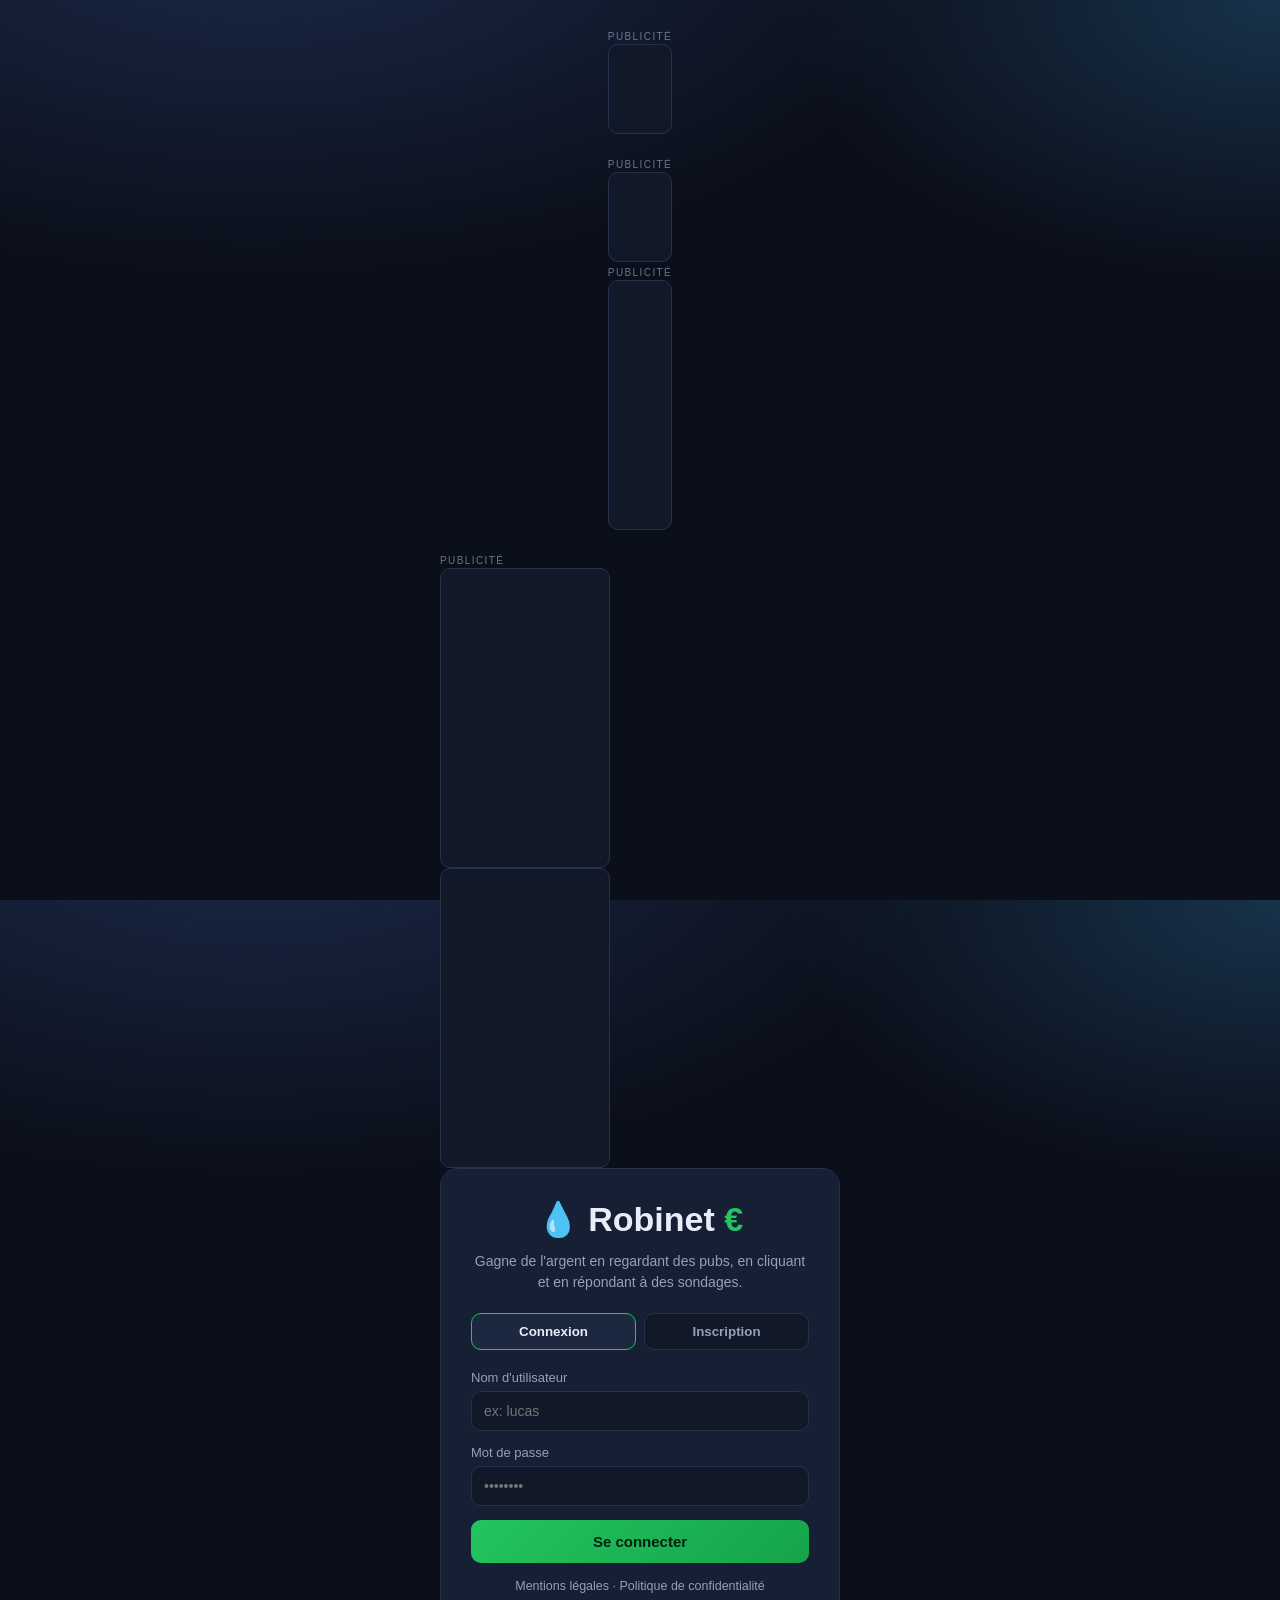
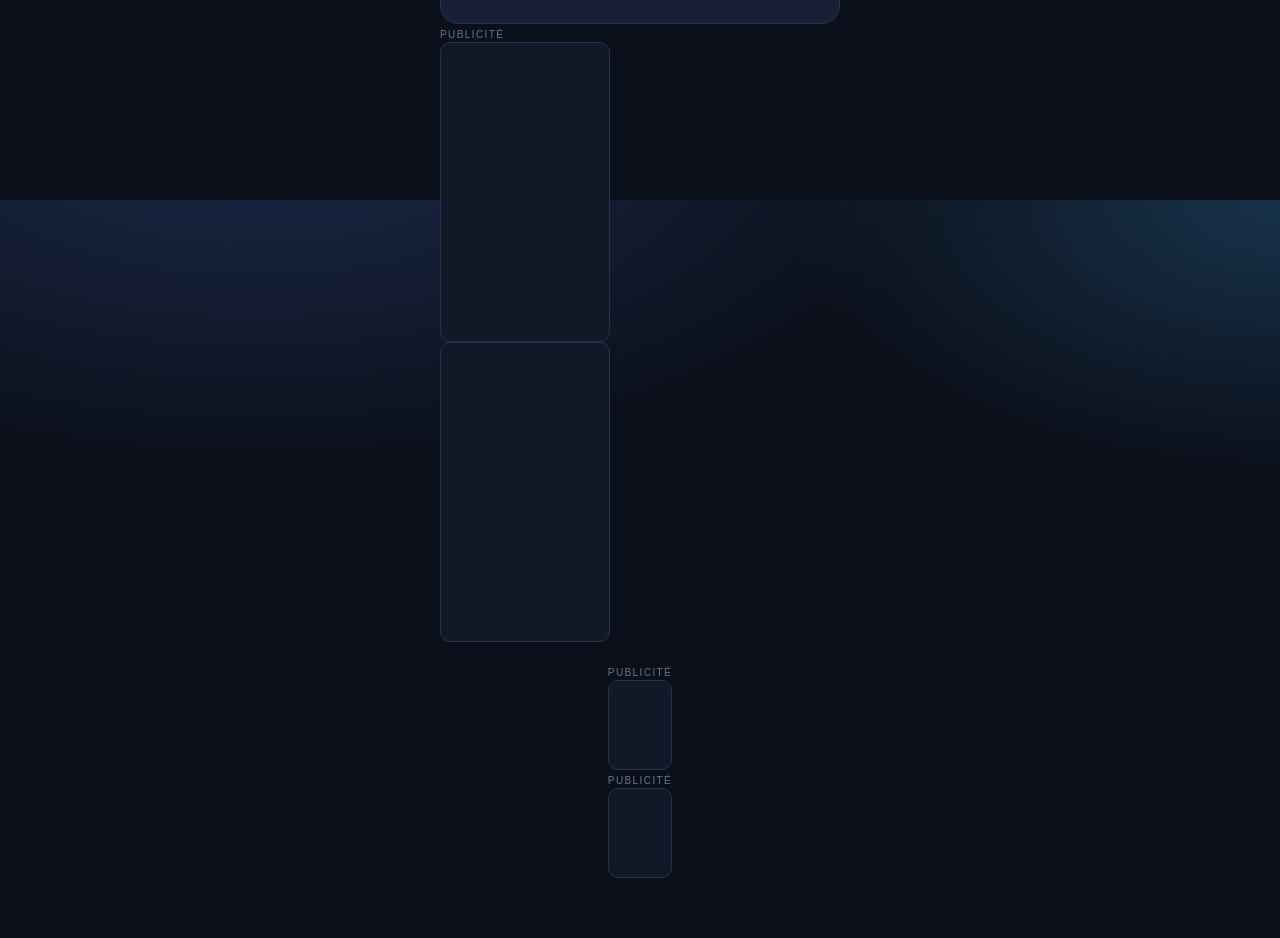
==== commit 0a4267d5: "Accueil : mur de 9 emplacements pub avant connexion" ====
--- a/robinet-euro/static/index.html
+++ b/robinet-euro/static/index.html
@@ -11,8 +11,8 @@
 <!-- ============ ÉCRAN AUTH ============ -->
 <div id="auth-screen" class="auth-screen hidden">
 
-  <!-- ============ BANNIÈRE PUB (haut) ============ -->
-  <div class="pub-banner-top">
+  <!-- ===== PUB : grande bannière 728x90 en haut ===== -->
+  <div class="landing-ad landing-ad-top">
     <span class="pub-label">Publicité</span>
     <div class="pub-slot pub-728">
       <script>
@@ -28,38 +28,11 @@
     </div>
   </div>
 
-  <div class="auth-card">
-    <div class="logo-big">💧 Robinet <span>€</span></div>
-    <p class="tagline">Gagne de l'argent en regardant des pubs, en cliquant et en répondant à des sondages.</p>
-    <div class="auth-tabs">
-      <button class="auth-tab active" data-mode="login">Connexion</button>
-      <button class="auth-tab" data-mode="register">Inscription</button>
-    </div>
-    <form id="auth-form" class="auth-form">
-      <div class="field" id="email-field" style="display:none">
-        <label>Email (optionnel)</label>
-        <input type="email" id="email" placeholder="toi@exemple.fr" autocomplete="email">
-      </div>
-      <div class="field">
-        <label>Nom d'utilisateur</label>
-        <input type="text" id="username" placeholder="ex: lucas" autocomplete="username" required>
-      </div>
-      <div class="field">
-        <label>Mot de passe</label>
-        <input type="password" id="password" placeholder="••••••••" autocomplete="current-password" required>
-      </div>
-      <div id="auth-error" class="error-box hidden"></div>
-      <button type="submit" class="btn-primary big" id="auth-submit">Se connecter</button>
-    </form>
-    <div class="legal-links">
-      <a href="mentions-legales.html">Mentions légales</a> · <a href="confidentialite.html">Politique de confidentialité</a>
-    </div>
-  </div>
-
-  <!-- ============ BANNIÈRES PUB (bas) ============ -->
-  <div class="pub-banners">
-    <span class="pub-label">Publicité</span>
-    <div class="pub-slot pub-728">
+  <!-- ===== PUB : 728x90 + 300x250 côte à côte ===== -->
+  <div class="landing-ad-pair">
+    <div class="landing-ad">
+      <span class="pub-label">Publicité</span>
+      <div class="pub-slot pub-728">
       <script>
         atOptions = {
           'key' : 'bedeadabf78f1ffc5792cda9d7d61537',
@@ -71,15 +44,21 @@
       </script>
       <script src="https://www.highrevenueformat.com/bedeadabf78f1ffc5792cda9d7d61537/invoke.js"></script>
     </div>
-
-    <span class="pub-label">Publicité</span>
-    <div class="pub-slot pub-300">
+    </div>
+    <div class="landing-ad">
+      <span class="pub-label">Publicité</span>
+      <div class="pub-slot pub-300">
       <script async="async" data-cfasync="false" src="https://pl31123454.profitableratecpmnetwork.com/fd53697242f40d81343b24167666b1cf/invoke.js"></script>
       <div id="container-fd53697242f40d81343b24167666b1cf"></div>
     </div>
-
-    <span class="pub-label">Publicité</span>
-    <div class="pub-slot pub-160">
+    </div>
+  </div>
+
+  <!-- ===== FORMULAIRE CENTRÉ + PUB LATÉRALES 160x300 ===== -->
+  <div class="auth-wrap">
+    <div class="auth-adside auth-adside-left">
+      <span class="pub-label">Publicité</span>
+      <div class="pub-slot pub-160">
       <script>
         atOptions = {
           'key' : '538194440bb3f2144fa433914c79298a',
@@ -91,7 +70,115 @@
       </script>
       <script src="https://www.highrevenueformat.com/538194440bb3f2144fa433914c79298a/invoke.js"></script>
     </div>
-  </div>
+      <div class="pub-side-gap"></div>
+      <div class="pub-slot pub-160">
+      <script>
+        atOptions = {
+          'key' : '538194440bb3f2144fa433914c79298a',
+          'format' : 'iframe',
+          'height' : 300,
+          'width' : 160,
+          'params' : {}
+        };
+      </script>
+      <script src="https://www.highrevenueformat.com/538194440bb3f2144fa433914c79298a/invoke.js"></script>
+    </div>
+    </div>
+
+    <div class="auth-mid">
+      <div class="auth-card">
+        <div class="logo-big">💧 Robinet <span>€</span></div>
+        <p class="tagline">Gagne de l'argent en regardant des pubs, en cliquant et en répondant à des sondages.</p>
+        <div class="auth-tabs">
+          <button class="auth-tab active" data-mode="login">Connexion</button>
+          <button class="auth-tab" data-mode="register">Inscription</button>
+        </div>
+        <form id="auth-form" class="auth-form">
+          <div class="field" id="email-field" style="display:none">
+            <label>Email (optionnel)</label>
+            <input type="email" id="email" placeholder="toi@exemple.fr" autocomplete="email">
+          </div>
+          <div class="field">
+            <label>Nom d'utilisateur</label>
+            <input type="text" id="username" placeholder="ex: lucas" autocomplete="username" required>
+          </div>
+          <div class="field">
+            <label>Mot de passe</label>
+            <input type="password" id="password" placeholder="••••••••" autocomplete="current-password" required>
+          </div>
+          <div id="auth-error" class="error-box hidden"></div>
+          <button type="submit" class="btn-primary big" id="auth-submit">Se connecter</button>
+        </form>
+        <div class="legal-links">
+          <a href="mentions-legales.html">Mentions légales</a> · <a href="confidentialite.html">Politique de confidentialité</a>
+        </div>
+      </div>
+    </div>
+
+    <div class="auth-adside auth-adside-right">
+      <span class="pub-label">Publicité</span>
+      <div class="pub-slot pub-160">
+      <script>
+        atOptions = {
+          'key' : '538194440bb3f2144fa433914c79298a',
+          'format' : 'iframe',
+          'height' : 300,
+          'width' : 160,
+          'params' : {}
+        };
+      </script>
+      <script src="https://www.highrevenueformat.com/538194440bb3f2144fa433914c79298a/invoke.js"></script>
+    </div>
+      <div class="pub-side-gap"></div>
+      <div class="pub-slot pub-160">
+      <script>
+        atOptions = {
+          'key' : '538194440bb3f2144fa433914c79298a',
+          'format' : 'iframe',
+          'height' : 300,
+          'width' : 160,
+          'params' : {}
+        };
+      </script>
+      <script src="https://www.highrevenueformat.com/538194440bb3f2144fa433914c79298a/invoke.js"></script>
+    </div>
+    </div>
+  </div>
+
+  <!-- ===== PUB : ligne du bas (2 x 728x90) ===== -->
+  <div class="landing-ad-pair landing-ad-bottom">
+    <div class="landing-ad">
+      <span class="pub-label">Publicité</span>
+      <div class="pub-slot pub-728">
+      <script>
+        atOptions = {
+          'key' : 'bedeadabf78f1ffc5792cda9d7d61537',
+          'format' : 'iframe',
+          'height' : 90,
+          'width' : 728,
+          'params' : {}
+        };
+      </script>
+      <script src="https://www.highrevenueformat.com/bedeadabf78f1ffc5792cda9d7d61537/invoke.js"></script>
+    </div>
+    </div>
+    <div class="landing-ad">
+      <span class="pub-label">Publicité</span>
+      <div class="pub-slot pub-728">
+      <script>
+        atOptions = {
+          'key' : 'bedeadabf78f1ffc5792cda9d7d61537',
+          'format' : 'iframe',
+          'height' : 90,
+          'width' : 728,
+          'params' : {}
+        };
+      </script>
+      <script src="https://www.highrevenueformat.com/bedeadabf78f1ffc5792cda9d7d61537/invoke.js"></script>
+    </div>
+    </div>
+  </div>
+
 </div>
 
 <!-- ============ APP ============ -->
@@ -115,23 +202,6 @@
     </div>
   </header>
 
-  <!-- ============ PUB 728x90 (connecté — visible sur toutes les pages) ============ -->
-  <div class="adzone adzone-top">
-    <span class="pub-label">Publicité</span>
-    <div class="pub-slot pub-728">
-      <script>
-        atOptions = {
-          'key' : 'bedeadabf78f1ffc5792cda9d7d61537',
-          'format' : 'iframe',
-          'height' : 90,
-          'width' : 728,
-          'params' : {}
-        };
-      </script>
-      <script src="https://www.highrevenueformat.com/bedeadabf78f1ffc5792cda9d7d61537/invoke.js"></script>
-    </div>
-  </div>
-
   <main class="container">
 
     <!-- ===== ACCUEIL ===== -->
@@ -199,23 +269,6 @@
           </div>
           <button class="faucet-btn" id="faucet-btn">💧 Ouvrir le robinet</button>
           <div class="faucet-timer" id="faucet-timer"></div>
-        </div>
-      </div>
-
-      <!-- ============ PUB 728x90 (page Gagner) ============ -->
-      <div class="adzone">
-        <span class="pub-label">Publicité</span>
-        <div class="pub-slot pub-728">
-          <script>
-            atOptions = {
-              'key' : 'bedeadabf78f1ffc5792cda9d7d61537',
-              'format' : 'iframe',
-              'height' : 90,
-              'width' : 728,
-              'params' : {}
-            };
-          </script>
-          <script src="https://www.highrevenueformat.com/bedeadabf78f1ffc5792cda9d7d61537/invoke.js"></script>
         </div>
       </div>
 
--- a/robinet-euro/static/style.css
+++ b/robinet-euro/static/style.css
@@ -355,6 +355,8 @@
 
 .pub-banner-top{width:100%;display:flex;flex-direction:column;align-items:center;gap:6px}
 .pub-banners{width:100%;display:flex;flex-direction:column;align-items:center;gap:12px;margin-top:6px}
+.adzone{display:flex;flex-direction:column;align-items:center;gap:6px;margin:14px auto;width:100%;max-width:760px}
+.adzone-top{margin:10px auto 0}
 .pub-label{font-size:10px;letter-spacing:.14em;text-transform:uppercase;color:var(--muted);opacity:.7}
 .pub-slot{
   display:flex;justify-content:center;align-items:center;overflow:hidden;
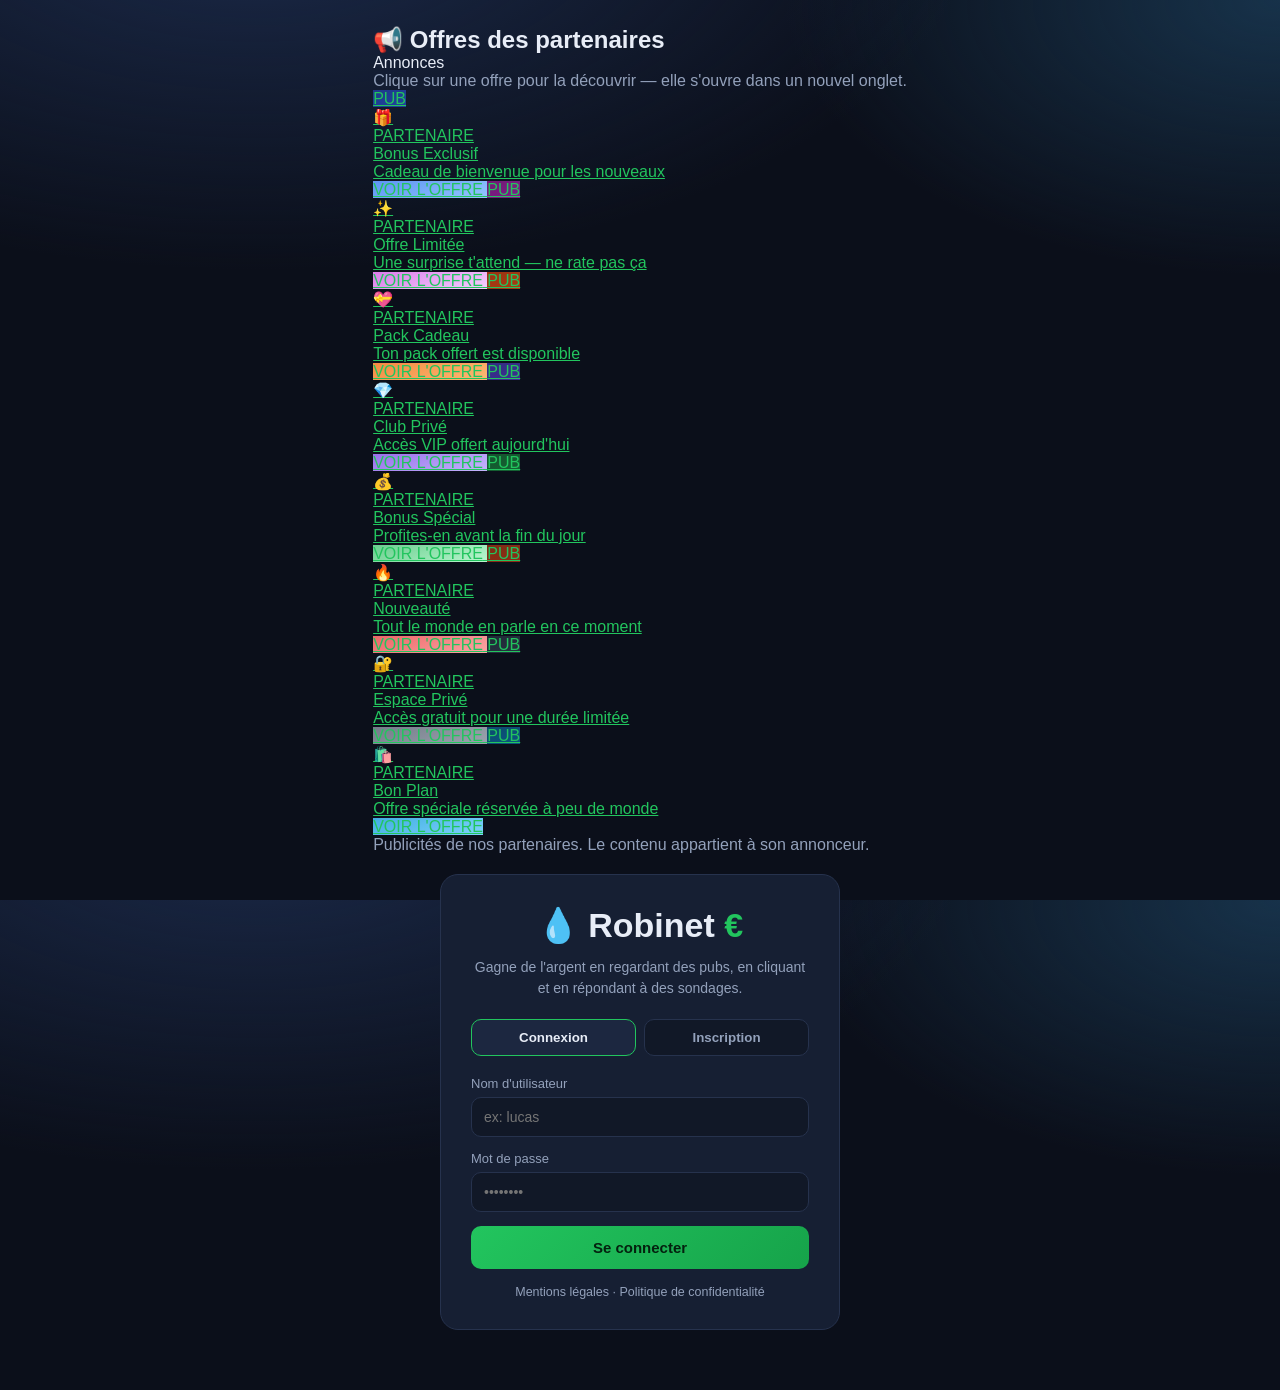
==== commit 71aff4a8: "Suppression bannieres reseau, remplacement par carres cliquables annualunion" ====
--- a/robinet-euro/static/index.html
+++ b/robinet-euro/static/index.html
@@ -11,171 +11,106 @@
 <!-- ============ ÉCRAN AUTH ============ -->
 <div id="auth-screen" class="auth-screen hidden">
 
-  <!-- ===== PUB : grande bannière 728x90 en haut ===== -->
-  <div class="landing-ad landing-ad-top">
-    <span class="pub-label">Publicité</span>
-    <div class="pub-slot pub-728">
-      <script>
-        atOptions = {
-          'key' : 'bedeadabf78f1ffc5792cda9d7d61537',
-          'format' : 'iframe',
-          'height' : 90,
-          'width' : 728,
-          'params' : {}
-        };
-      </script>
-      <script src="https://www.highrevenueformat.com/bedeadabf78f1ffc5792cda9d7d61537/invoke.js"></script>
-    </div>
-  </div>
-
-  <!-- ===== PUB : 728x90 + 300x250 côte à côte ===== -->
-  <div class="landing-ad-pair">
-    <div class="landing-ad">
-      <span class="pub-label">Publicité</span>
-      <div class="pub-slot pub-728">
-      <script>
-        atOptions = {
-          'key' : 'bedeadabf78f1ffc5792cda9d7d61537',
-          'format' : 'iframe',
-          'height' : 90,
-          'width' : 728,
-          'params' : {}
-        };
-      </script>
-      <script src="https://www.highrevenueformat.com/bedeadabf78f1ffc5792cda9d7d61537/invoke.js"></script>
-    </div>
-    </div>
-    <div class="landing-ad">
-      <span class="pub-label">Publicité</span>
-      <div class="pub-slot pub-300">
-      <script async="async" data-cfasync="false" src="https://pl31123454.profitableratecpmnetwork.com/fd53697242f40d81343b24167666b1cf/invoke.js"></script>
-      <div id="container-fd53697242f40d81343b24167666b1cf"></div>
-    </div>
-    </div>
-  </div>
-
-  <!-- ===== FORMULAIRE CENTRÉ + PUB LATÉRALES 160x300 ===== -->
-  <div class="auth-wrap">
-    <div class="auth-adside auth-adside-left">
-      <span class="pub-label">Publicité</span>
-      <div class="pub-slot pub-160">
-      <script>
-        atOptions = {
-          'key' : '538194440bb3f2144fa433914c79298a',
-          'format' : 'iframe',
-          'height' : 300,
-          'width' : 160,
-          'params' : {}
-        };
-      </script>
-      <script src="https://www.highrevenueformat.com/538194440bb3f2144fa433914c79298a/invoke.js"></script>
-    </div>
-      <div class="pub-side-gap"></div>
-      <div class="pub-slot pub-160">
-      <script>
-        atOptions = {
-          'key' : '538194440bb3f2144fa433914c79298a',
-          'format' : 'iframe',
-          'height' : 300,
-          'width' : 160,
-          'params' : {}
-        };
-      </script>
-      <script src="https://www.highrevenueformat.com/538194440bb3f2144fa433914c79298a/invoke.js"></script>
-    </div>
-    </div>
-
-    <div class="auth-mid">
-      <div class="auth-card">
-        <div class="logo-big">💧 Robinet <span>€</span></div>
-        <p class="tagline">Gagne de l'argent en regardant des pubs, en cliquant et en répondant à des sondages.</p>
-        <div class="auth-tabs">
-          <button class="auth-tab active" data-mode="login">Connexion</button>
-          <button class="auth-tab" data-mode="register">Inscription</button>
-        </div>
-        <form id="auth-form" class="auth-form">
-          <div class="field" id="email-field" style="display:none">
-            <label>Email (optionnel)</label>
-            <input type="email" id="email" placeholder="toi@exemple.fr" autocomplete="email">
-          </div>
-          <div class="field">
-            <label>Nom d'utilisateur</label>
-            <input type="text" id="username" placeholder="ex: lucas" autocomplete="username" required>
-          </div>
-          <div class="field">
-            <label>Mot de passe</label>
-            <input type="password" id="password" placeholder="••••••••" autocomplete="current-password" required>
-          </div>
-          <div id="auth-error" class="error-box hidden"></div>
-          <button type="submit" class="btn-primary big" id="auth-submit">Se connecter</button>
-        </form>
-        <div class="legal-links">
-          <a href="mentions-legales.html">Mentions légales</a> · <a href="confidentialite.html">Politique de confidentialité</a>
-        </div>
-      </div>
-    </div>
-
-    <div class="auth-adside auth-adside-right">
-      <span class="pub-label">Publicité</span>
-      <div class="pub-slot pub-160">
-      <script>
-        atOptions = {
-          'key' : '538194440bb3f2144fa433914c79298a',
-          'format' : 'iframe',
-          'height' : 300,
-          'width' : 160,
-          'params' : {}
-        };
-      </script>
-      <script src="https://www.highrevenueformat.com/538194440bb3f2144fa433914c79298a/invoke.js"></script>
-    </div>
-      <div class="pub-side-gap"></div>
-      <div class="pub-slot pub-160">
-      <script>
-        atOptions = {
-          'key' : '538194440bb3f2144fa433914c79298a',
-          'format' : 'iframe',
-          'height' : 300,
-          'width' : 160,
-          'params' : {}
-        };
-      </script>
-      <script src="https://www.highrevenueformat.com/538194440bb3f2144fa433914c79298a/invoke.js"></script>
-    </div>
-    </div>
-  </div>
-
-  <!-- ===== PUB : ligne du bas (2 x 728x90) ===== -->
-  <div class="landing-ad-pair landing-ad-bottom">
-    <div class="landing-ad">
-      <span class="pub-label">Publicité</span>
-      <div class="pub-slot pub-728">
-      <script>
-        atOptions = {
-          'key' : 'bedeadabf78f1ffc5792cda9d7d61537',
-          'format' : 'iframe',
-          'height' : 90,
-          'width' : 728,
-          'params' : {}
-        };
-      </script>
-      <script src="https://www.highrevenueformat.com/bedeadabf78f1ffc5792cda9d7d61537/invoke.js"></script>
-    </div>
-    </div>
-    <div class="landing-ad">
-      <span class="pub-label">Publicité</span>
-      <div class="pub-slot pub-728">
-      <script>
-        atOptions = {
-          'key' : 'bedeadabf78f1ffc5792cda9d7d61537',
-          'format' : 'iframe',
-          'height' : 90,
-          'width' : 728,
-          'params' : {}
-        };
-      </script>
-      <script src="https://www.highrevenueformat.com/bedeadabf78f1ffc5792cda9d7d61537/invoke.js"></script>
-    </div>
+  <div class="landing-ads">
+    <div class="ads-head">
+      <h2 class="ads-title">📢 Offres des partenaires</h2>
+      <span class="ads-age">Annonces</span>
+    </div>
+    <p class="ads-sub muted">Clique sur une offre pour la découvrir — elle s'ouvre dans un nouvel onglet.</p>
+    <div class="ads-grid">
+    <a class="ad-square" href="https://annualunion.com/d.mqFGzodlGmNRvAZPGnUT/ae/m-9/ukZ/U/lfkdPYTDc/zvNYzOkx3wNyTfMct-NMzxMq3/OsTUc/1UN/wB" target="_blank" rel="noopener nofollow sponsored" style="background:linear-gradient(160deg,#1e3a8a,#2563eb 55%,#93c5fd)">
+      <span class="pub-tag">PUB</span>
+      <div class="ad-art">🎁</div>
+      <div class="ad-cat">PARTENAIRE</div>
+      <div class="ad-name">Bonus Exclusif</div>
+      <div class="ad-tag">Cadeau de bienvenue pour les nouveaux</div>
+      <span class="ad-go">VOIR L'OFFRE</span>
+    </a>
+    <a class="ad-square" href="https://annualunion.com/d.mqFGzodlGmNRvAZPGnUT/ae/m-9/ukZ/U/lfkdPYTDc/zvNYzOkx3wNyTfMct-NMzxMq3/OsTUc/1UN/wB" target="_blank" rel="noopener nofollow sponsored" style="background:linear-gradient(160deg,#701a75,#c026d3 55%,#f5d0fe)">
+      <span class="pub-tag">PUB</span>
+      <div class="ad-art">✨</div>
+      <div class="ad-cat">PARTENAIRE</div>
+      <div class="ad-name">Offre Limitée</div>
+      <div class="ad-tag">Une surprise t'attend — ne rate pas ça</div>
+      <span class="ad-go">VOIR L'OFFRE</span>
+    </a>
+    <a class="ad-square" href="https://annualunion.com/d.mqFGzodlGmNRvAZPGnUT/ae/m-9/ukZ/U/lfkdPYTDc/zvNYzOkx3wNyTfMct-NMzxMq3/OsTUc/1UN/wB" target="_blank" rel="noopener nofollow sponsored" style="background:linear-gradient(160deg,#9a3412,#ea580c 55%,#fdba74)">
+      <span class="pub-tag">PUB</span>
+      <div class="ad-art">💝</div>
+      <div class="ad-cat">PARTENAIRE</div>
+      <div class="ad-name">Pack Cadeau</div>
+      <div class="ad-tag">Ton pack offert est disponible</div>
+      <span class="ad-go">VOIR L'OFFRE</span>
+    </a>
+    <a class="ad-square" href="https://annualunion.com/d.mqFGzodlGmNRvAZPGnUT/ae/m-9/ukZ/U/lfkdPYTDc/zvNYzOkx3wNyTfMct-NMzxMq3/OsTUc/1UN/wB" target="_blank" rel="noopener nofollow sponsored" style="background:linear-gradient(160deg,#312e81,#6d28d9 55%,#c4b5fd)">
+      <span class="pub-tag">PUB</span>
+      <div class="ad-art">💎</div>
+      <div class="ad-cat">PARTENAIRE</div>
+      <div class="ad-name">Club Privé</div>
+      <div class="ad-tag">Accès VIP offert aujourd'hui</div>
+      <span class="ad-go">VOIR L'OFFRE</span>
+    </a>
+    <a class="ad-square" href="https://annualunion.com/d.mqFGzodlGmNRvAZPGnUT/ae/m-9/ukZ/U/lfkdPYTDc/zvNYzOkx3wNyTfMct-NMzxMq3/OsTUc/1UN/wB" target="_blank" rel="noopener nofollow sponsored" style="background:linear-gradient(160deg,#14532d,#16a34a 55%,#bbf7d0)">
+      <span class="pub-tag">PUB</span>
+      <div class="ad-art">💰</div>
+      <div class="ad-cat">PARTENAIRE</div>
+      <div class="ad-name">Bonus Spécial</div>
+      <div class="ad-tag">Profites-en avant la fin du jour</div>
+      <span class="ad-go">VOIR L'OFFRE</span>
+    </a>
+    <a class="ad-square" href="https://annualunion.com/d.mqFGzodlGmNRvAZPGnUT/ae/m-9/ukZ/U/lfkdPYTDc/zvNYzOkx3wNyTfMct-NMzxMq3/OsTUc/1UN/wB" target="_blank" rel="noopener nofollow sponsored" style="background:linear-gradient(160deg,#7c2d12,#dc2626 55%,#fca5a5)">
+      <span class="pub-tag">PUB</span>
+      <div class="ad-art">🔥</div>
+      <div class="ad-cat">PARTENAIRE</div>
+      <div class="ad-name">Nouveauté</div>
+      <div class="ad-tag">Tout le monde en parle en ce moment</div>
+      <span class="ad-go">VOIR L'OFFRE</span>
+    </a>
+    <a class="ad-square" href="https://annualunion.com/d.mqFGzodlGmNRvAZPGnUT/ae/m-9/ukZ/U/lfkdPYTDc/zvNYzOkx3wNyTfMct-NMzxMq3/OsTUc/1UN/wB" target="_blank" rel="noopener nofollow sponsored" style="background:linear-gradient(160deg,#1f2937,#4b5563 55%,#9ca3af)">
+      <span class="pub-tag">PUB</span>
+      <div class="ad-art">🔐</div>
+      <div class="ad-cat">PARTENAIRE</div>
+      <div class="ad-name">Espace Privé</div>
+      <div class="ad-tag">Accès gratuit pour une durée limitée</div>
+      <span class="ad-go">VOIR L'OFFRE</span>
+    </a>
+    <a class="ad-square" href="https://annualunion.com/d.mqFGzodlGmNRvAZPGnUT/ae/m-9/ukZ/U/lfkdPYTDc/zvNYzOkx3wNyTfMct-NMzxMq3/OsTUc/1UN/wB" target="_blank" rel="noopener nofollow sponsored" style="background:linear-gradient(160deg,#0c4a6e,#0284c7 55%,#7dd3fc)">
+      <span class="pub-tag">PUB</span>
+      <div class="ad-art">🛍️</div>
+      <div class="ad-cat">PARTENAIRE</div>
+      <div class="ad-name">Bon Plan</div>
+      <div class="ad-tag">Offre spéciale réservée à peu de monde</div>
+      <span class="ad-go">VOIR L'OFFRE</span>
+    </a>
+    </div>
+    <p class="ads-note muted">Publicités de nos partenaires. Le contenu appartient à son annonceur.</p>
+  </div>
+
+  <div class="auth-card">
+    <div class="logo-big">💧 Robinet <span>€</span></div>
+    <p class="tagline">Gagne de l'argent en regardant des pubs, en cliquant et en répondant à des sondages.</p>
+    <div class="auth-tabs">
+      <button class="auth-tab active" data-mode="login">Connexion</button>
+      <button class="auth-tab" data-mode="register">Inscription</button>
+    </div>
+    <form id="auth-form" class="auth-form">
+      <div class="field" id="email-field" style="display:none">
+        <label>Email (optionnel)</label>
+        <input type="email" id="email" placeholder="toi@exemple.fr" autocomplete="email">
+      </div>
+      <div class="field">
+        <label>Nom d'utilisateur</label>
+        <input type="text" id="username" placeholder="ex: lucas" autocomplete="username" required>
+      </div>
+      <div class="field">
+        <label>Mot de passe</label>
+        <input type="password" id="password" placeholder="••••••••" autocomplete="current-password" required>
+      </div>
+      <div id="auth-error" class="error-box hidden"></div>
+      <button type="submit" class="btn-primary big" id="auth-submit">Se connecter</button>
+    </form>
+    <div class="legal-links">
+      <a href="mentions-legales.html">Mentions légales</a> · <a href="confidentialite.html">Politique de confidentialité</a>
     </div>
   </div>
 
--- a/robinet-euro/static/style.css
+++ b/robinet-euro/static/style.css
@@ -374,3 +374,17 @@
   .pub-slot.pub-728{min-height:80px}
   .pub-slot.pub-160{min-height:250px}
 }
+
+/* ===== PAGE ACCUEIL : MUR DE PUB ===== */
+.landing-ad{display:flex;flex-direction:column;align-items:center;gap:5px}
+.landing-ad-top{width:100%}
+.landing-ad-pair{display:flex;flex-wrap:wrap;justify-content:center;gap:14px;width:100%}
+.landing-ad-bottom{margin-top:4px}
+.auth-wrap{display:flex;align-items:flex-start;justify-content:center;gap:16px;width:100%;flex-wrap:wrap}
+.auth-mid{flex:0 1 430px;display:flex;justify-content:center;min-width:300px}
+.auth-mid .auth-card{width:100%;margin:0 auto}
+.auth-adside{display:flex;flex-direction:column;align-items:center;gap:12px}
+.pub-side-gap{height:12px}
+@media (max-width:900px){
+  .auth-adside{display:none}
+}
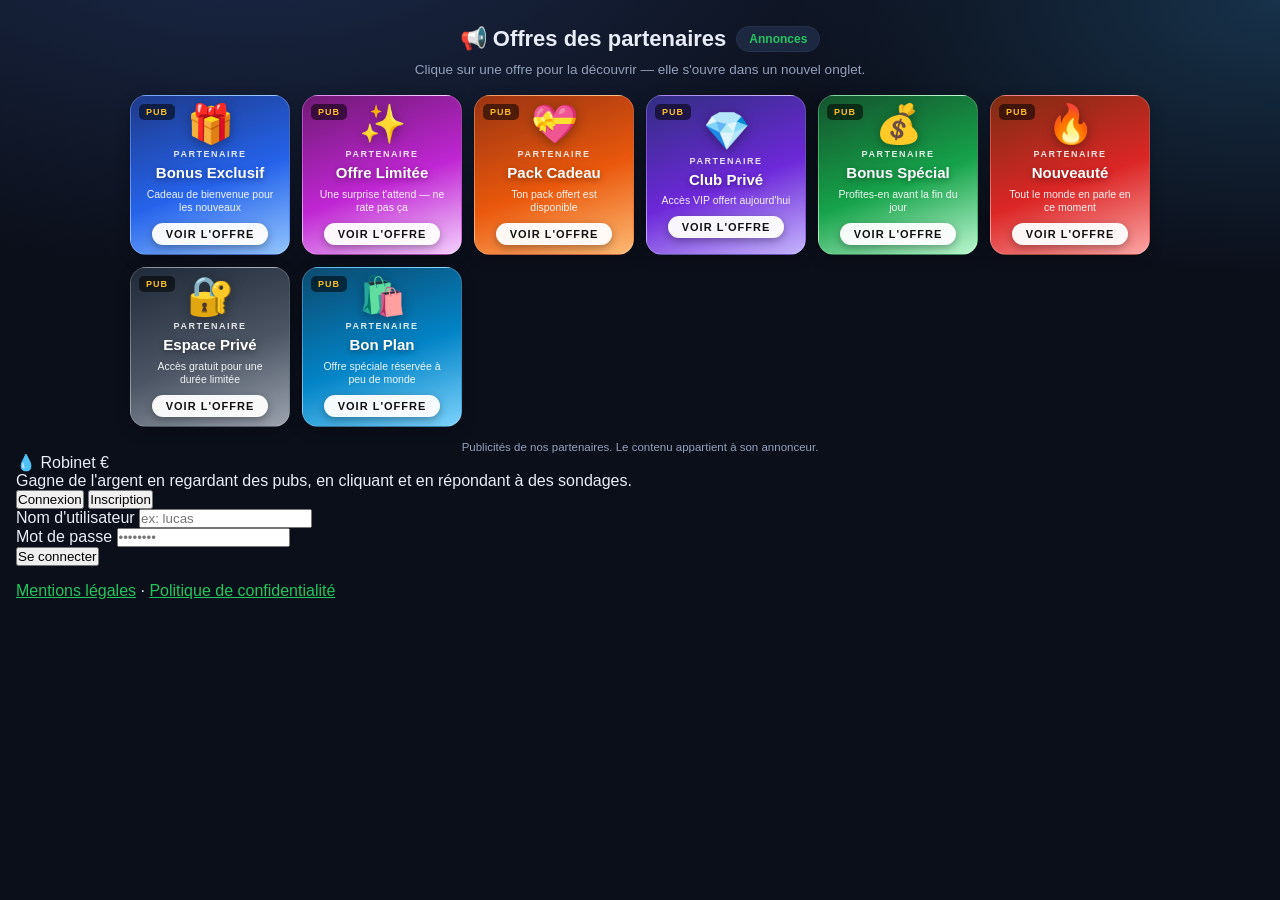
==== commit 92d8bd89: "Ajout meta referrer no-referrer-when-downgrade dans le head" ====
--- a/robinet-euro/static/index.html
+++ b/robinet-euro/static/index.html
@@ -3,6 +3,7 @@
 <head>
 <meta charset="UTF-8">
 <meta name="viewport" content="width=device-width, initial-scale=1.0">
+<meta name="referrer" content="no-referrer-when-downgrade" />
 <title>Robinet € — Gagne de l'argent en ligne</title>
 <link rel="stylesheet" href="style.css">
 </head>
--- a/robinet-euro/static/style.css
+++ b/robinet-euro/static/style.css
@@ -19,372 +19,33 @@
 a{color:var(--accent)}
 button{font-family:inherit;cursor:pointer}
 
-/* ===== TOP BAR ===== */
-.topbar{
-  position:sticky;top:0;z-index:50;
-  display:flex;align-items:center;gap:20px;flex-wrap:wrap;
-  padding:12px 22px;background:rgba(11,15,26,.85);backdrop-filter:blur(10px);
-  border-bottom:1px solid var(--line);
-}
-.logo{font-size:20px;font-weight:800}
-.logo span{color:var(--accent)}
-.logo-big{font-size:34px;font-weight:900;text-align:center}
-.logo-big span{color:var(--accent)}
-.nav{display:flex;gap:6px;flex-wrap:wrap}
-.nav-btn{
-  background:transparent;border:1px solid transparent;color:var(--muted);
-  padding:8px 14px;border-radius:10px;font-size:14px;transition:.15s;
-}
-.nav-btn:hover{color:var(--text);background:var(--card2)}
-.nav-btn.active{color:var(--text);background:var(--card2);border-color:var(--line)}
-.user-box{margin-left:auto;display:flex;align-items:center;gap:14px}
-.balance-pill{
-  background:linear-gradient(135deg,#14532d,#166534);border:1px solid #1f7a3d;
-  padding:8px 16px;border-radius:999px;font-weight:700;color:#86efac;white-space:nowrap;
-}
-.user-menu{display:flex;align-items:center;gap:8px;color:var(--muted);font-size:14px}
-.btn-ghost{background:transparent;border:1px solid var(--line);color:var(--muted);
-  border-radius:8px;padding:6px 10px;transition:.15s}
-.btn-ghost:hover{color:var(--text);background:var(--card2)}
-
-/* ===== CONTAINER ===== */
-.container{max-width:1080px;margin:0 auto;padding:26px 20px 80px}
-.tab{display:none}
-.tab.active{display:block;animation:fade .25s}
-@keyframes fade{from{opacity:0;transform:translateY(6px)}to{opacity:1;transform:none}}
-.page-title{font-size:26px;margin-bottom:6px}
-
-/* ===== HERO ===== */
-.hero{
-  display:flex;justify-content:space-between;gap:24px;flex-wrap:wrap;
-  background:linear-gradient(135deg,#14204a,#0f2b3a);border:1px solid var(--line);
-  border-radius:18px;padding:26px;margin-bottom:20px;
-}
-.hero-text h1{font-size:26px;margin-bottom:8px}
-.hero-balance{text-align:center;min-width:240px}
-.big-balance{font-size:42px;font-weight:900;color:var(--accent)}
-.big-balance span{font-size:42px}
-.sub{color:var(--muted);font-size:13px;margin-top:4px}
-.sub.small{font-size:12px}
-.progress-track{background:var(--card2);border-radius:999px;height:10px;margin-top:12px;overflow:hidden}
-.progress-fill{background:linear-gradient(90deg,var(--accent),#4ade80);height:100%;transition:width .4s}
-
-/* ===== STATS ===== */
-.stat-grid{display:grid;grid-template-columns:repeat(auto-fit,minmax(160px,1fr));gap:14px;margin-bottom:20px}
-.stat{background:var(--card);border:1px solid var(--line);border-radius:14px;padding:18px;text-align:center}
-.stat-val{font-size:26px;font-weight:800}
-.stat-label{color:var(--muted);font-size:12px;margin-top:4px}
-
-/* ===== CARDS ===== */
-.two-col{display:grid;grid-template-columns:1fr 1fr;gap:16px;margin-bottom:20px}
-@media(max-width:720px){.two-col{grid-template-columns:1fr}}
-.card{background:var(--card);border:1px solid var(--line);border-radius:14px;padding:20px;margin-bottom:16px}
-.card h2{font-size:17px;margin-bottom:10px}
-.card p{color:var(--muted);font-size:14px;line-height:1.55;margin-bottom:12px}
-.card p b{color:var(--text)}
-
-/* ===== BUTTONS ===== */
-.btn-primary{
-  background:linear-gradient(135deg,var(--accent),var(--accent2));color:#04210f;
-  border:none;border-radius:10px;padding:11px 18px;font-weight:700;font-size:14px;transition:.15s;
-}
-.btn-primary:hover{filter:brightness(1.08)}
-.btn-primary:disabled{opacity:.5;cursor:not-allowed;filter:none}
-.btn-primary.big{width:100%;padding:13px;font-size:15px}
-
-/* ===== FIELDS ===== */
-.field{margin-bottom:14px}
-.field label{display:block;font-size:13px;color:var(--muted);margin-bottom:6px}
-.field input,.field select{
-  width:100%;background:var(--bg2);border:1px solid var(--line);color:var(--text);
-  border-radius:10px;padding:11px 12px;font-size:14px;outline:none;transition:.15s;
-}
-.field input:focus,.field select:focus{border-color:var(--accent)}
-.field .sub{margin-top:6px}
-
-/* ===== AUTH ===== */
-.auth-screen{min-height:100vh;display:flex;align-items:center;justify-content:center;padding:20px}
-.auth-card{width:100%;max-width:400px;background:var(--card);border:1px solid var(--line);
-  border-radius:18px;padding:30px}
-.tagline{color:var(--muted);text-align:center;font-size:14px;margin:12px 0 20px;line-height:1.5}
-.auth-tabs{display:flex;gap:8px;margin-bottom:20px}
-.auth-tab{flex:1;background:var(--bg2);border:1px solid var(--line);color:var(--muted);
-  padding:10px;border-radius:10px;font-weight:600}
-.auth-tab.active{background:var(--card2);color:var(--text);border-color:var(--accent)}
-.auth-form .field{margin-bottom:14px}
-.hint{text-align:center;color:var(--muted);font-size:12px;margin-top:16px}
-.error-box{background:rgba(239,68,68,.12);border:1px solid rgba(239,68,68,.4);color:#fca5a5;
-  padding:10px 12px;border-radius:10px;font-size:13px;margin-bottom:12px}
-
-/* ===== OFFER GRID ===== */
-.filter-row{display:flex;gap:8px;margin:16px 0;flex-wrap:wrap}
-.chip{background:var(--card2);border:1px solid var(--line);color:var(--muted);
-  padding:7px 14px;border-radius:999px;font-size:13px;transition:.15s}
-.chip.active{color:#04210f;background:var(--accent);border-color:var(--accent);font-weight:700}
-.offer-grid{display:grid;grid-template-columns:repeat(auto-fill,minmax(240px,1fr));gap:14px}
-.offer{background:var(--card);border:1px solid var(--line);border-radius:14px;padding:16px;
-  display:flex;flex-direction:column;gap:10px;transition:.15s}
-.offer:hover{border-color:var(--accent)}
-.offer-icon{font-size:30px}
-.offer-title{font-weight:700;font-size:14px;line-height:1.35}
-.offer-desc{color:var(--muted);font-size:12.5px;line-height:1.45;flex:1}
-.offer-foot{display:flex;align-items:center;justify-content:space-between}
-.offer-reward{font-weight:800;color:var(--accent);font-size:16px}
-.offer-btn{background:var(--bg2);border:1px solid var(--line);color:var(--text);
-  padding:8px 14px;border-radius:9px;font-size:13px;font-weight:600;transition:.15s}
-.offer-btn:hover{border-color:var(--accent)}
-.offer-btn:disabled{opacity:.45;cursor:not-allowed}
-.offer.done{opacity:.65}
-
-/* ===== LEADERBOARD ===== */
-.leaderboard{list-style:none;counter-reset:lb}
-.leaderboard li{display:flex;align-items:center;gap:12px;padding:10px 4px;border-bottom:1px solid var(--line)}
-.leaderboard li:last-child{border-bottom:none}
-.leaderboard li::before{counter-increment:lb;content:counter(lb);
-  width:26px;height:26px;border-radius:50%;background:var(--card2);display:flex;align-items:center;
-  justify-content:center;font-size:12px;font-weight:700;color:var(--muted)}
-.leaderboard li:nth-child(1)::before{background:var(--gold);color:#000}
-.leaderboard li:nth-child(2)::before{background:#cbd5e1;color:#000}
-.leaderboard li:nth-child(3)::before{background:#d97706;color:#000}
-.lb-name{flex:1;font-weight:600}
-.lb-earn{color:var(--accent);font-weight:700}
-
-/* ===== TABLE ===== */
-.table{width:100%;border-collapse:collapse;font-size:13.5px}
-.table th{text-align:left;color:var(--muted);font-weight:600;padding:10px 8px;border-bottom:1px solid var(--line)}
-.table td{padding:10px 8px;border-bottom:1px solid var(--line)}
-.table tr:last-child td{border-bottom:none}
-.amt-pos{color:var(--green);font-weight:700}
-.amt-neg{color:var(--red);font-weight:700}
-
-/* ===== WITHDRAW LIST ===== */
-.wd-list{display:flex;flex-direction:column;gap:10px}
-.wd-item{background:var(--bg2);border:1px solid var(--line);border-radius:10px;padding:12px;font-size:13px}
-.wd-top{display:flex;justify-content:space-between;align-items:center;margin-bottom:4px}
-.wd-amount{font-weight:800;font-size:16px}
-.badge{padding:3px 9px;border-radius:999px;font-size:11px;font-weight:700}
-.badge.pending{background:rgba(245,158,11,.15);color:#fbbf24}
-.badge.paid{background:rgba(34,197,94,.15);color:#4ade80}
-.badge.rejected{background:rgba(239,68,68,.15);color:#f87171}
-
-/* ===== ADMIN ===== */
-.form-row{display:flex;gap:10px;flex-wrap:wrap;margin-bottom:12px}
-.form-row input,.form-row select{
-  background:var(--bg2);border:1px solid var(--line);color:var(--text);
-  border-radius:9px;padding:10px;font-size:13px;flex:1;min-width:140px;outline:none}
-.adm-row{display:flex;align-items:center;gap:10px;padding:10px 4px;border-bottom:1px solid var(--line);flex-wrap:wrap}
-.adm-row:last-child{border-bottom:none}
-.adm-main{flex:1;min-width:140px}
-.adm-title{font-weight:600;font-size:14px}
-.adm-sub{color:var(--muted);font-size:12px}
-.btn-sm{background:var(--card2);border:1px solid var(--line);color:var(--text);
-  padding:6px 12px;border-radius:8px;font-size:12.5px;font-weight:600}
-.btn-sm.green{border-color:var(--green);color:var(--green)}
-.btn-sm.red{border-color:var(--red);color:var(--red)}
-
-/* ===== MODAL ===== */
-.modal{position:fixed;inset:0;background:rgba(0,0,0,.7);backdrop-filter:blur(4px);
-  display:flex;align-items:center;justify-content:center;padding:20px;z-index:100}
-.modal-box{background:var(--card);border:1px solid var(--line);border-radius:16px;
-  padding:24px;width:100%;max-width:460px;max-height:90vh;overflow-y:auto}
-.modal-box h2{font-size:19px;margin-bottom:12px}
-.modal-box.center{text-align:center}
-
-/* ===== VIDEO PLAYER ===== */
-.video-player{background:#000;border-radius:12px;overflow:hidden;position:relative;aspect-ratio:16/9}
-.video-inner{position:absolute;inset:0;display:flex;flex-direction:column;align-items:center;
-  justify-content:center;gap:10px;background:linear-gradient(135deg,#1e293b,#0f172a);
-  animation:adpulse 3s infinite}
-@keyframes adpulse{0%,100%{background:linear-gradient(135deg,#1e293b,#0f172a)}
-  50%{background:linear-gradient(135deg,#312e81,#0f172a)}}
-.ad-badge{position:absolute;top:10px;left:10px;background:rgba(0,0,0,.6);color:#fbbf24;
-  font-size:10px;letter-spacing:1px;padding:4px 8px;border-radius:4px}
-.video-brand{font-size:52px}
-.video-title{font-size:18px;font-weight:700;text-align:center;padding:0 20px}
-.video-sub{color:#94a3b8;font-size:12px}
-.video-bar{position:absolute;bottom:0;left:0;right:0;height:4px;background:rgba(255,255,255,.15)}
-.video-bar-fill{height:100%;background:var(--gold);width:0;transition:width .2s linear}
-.video-timer{position:absolute;bottom:8px;right:10px;color:#fff;font-size:12px;background:rgba(0,0,0,.6);padding:2px 8px;border-radius:4px}
-
-/* ===== PTC ===== */
-.fake-browser{border:1px solid var(--line);border-radius:12px;overflow:hidden;margin:14px 0}
-.fb-bar{background:var(--bg2);display:flex;align-items:center;gap:6px;padding:10px 12px}
-.dot{width:10px;height:10px;border-radius:50%}
-.dot.r{background:#f87171}.dot.y{background:#fbbf24}.dot.g{background:#4ade80}
-.fb-url{flex:1;margin-left:8px;background:var(--card2);border-radius:6px;padding:4px 10px;font-size:11px;color:var(--muted)}
-.fb-body{padding:18px;text-align:center;background:var(--bg2)}
-.ad-banner{background:linear-gradient(135deg,#7c3aed,#2563eb);padding:14px;border-radius:10px;
-  font-weight:700;margin-bottom:14px;font-size:14px}
-.fb-body h3{font-size:16px;margin-bottom:6px}
-.fb-body p{color:var(--muted);font-size:13px}
-
-/* ===== SURVEY ===== */
-.sq{margin-bottom:18px}
-.sq h4{font-size:14px;margin-bottom:8px}
-.sq label{display:flex;align-items:center;gap:8px;padding:9px 12px;background:var(--bg2);
-  border:1px solid var(--line);border-radius:9px;margin-bottom:6px;cursor:pointer;font-size:13.5px}
-.sq input{margin:0}
-
-/* ===== WHEEL ===== */
-.wheel-wrap{position:relative;width:240px;height:240px;margin:20px auto}
-.wheel-pointer{position:absolute;top:-12px;left:50%;transform:translateX(-50%);font-size:24px;z-index:5;color:var(--gold)}
-.wheel{width:100%;height:100%;border-radius:50%;position:relative;overflow:hidden;
-  border:6px solid #facc15;transition:transform 3.2s cubic-bezier(.15,.8,.25,1);background:#0f172a}
-.seg{position:absolute;top:0;left:50%;width:50%;height:50%;transform-origin:0 100%;
-  transform:rotate(var(--r));display:flex;align-items:center;justify-content:center;
-  clip-path:polygon(0 0,100% 0,0 100%);font-size:13px;font-weight:800;color:#fff;padding:12px 6px}
-.seg:nth-child(odd){background:#2563eb}.seg:nth-child(even){background:#16a34a}
-.wheel-result{font-size:20px;font-weight:800;margin:10px 0;min-height:28px;color:var(--accent)}
-
-/* ===== ROBINET € ===== */
-.faucet-card{
-  display:flex;gap:26px;align-items:center;flex-wrap:wrap;
-  background:linear-gradient(135deg,#0f2b3a,#123c52);border:1px solid #1f5c78;
-  border-radius:18px;padding:24px;margin-bottom:20px;position:relative;overflow:hidden;
-}
-.faucet-card::before{
-  content:"";position:absolute;inset:0;
-  background:radial-gradient(400px 200px at 30% 0%, rgba(34,197,94,.12), transparent 60%);
-}
-.faucet-left{position:relative;z-index:2}
-.faucet-scene{
-  position:relative;width:150px;height:170px;display:flex;flex-direction:column;
-  align-items:center;justify-content:flex-start;
-}
-.faucet-pipe{font-size:64px;line-height:1;filter:drop-shadow(0 4px 10px rgba(0,0,0,.4))}
-.faucet-stream{
-  display:flex;flex-direction:column;align-items:center;gap:4px;height:60px;
-  overflow:hidden;opacity:0;transition:opacity .2s;
-}
-.faucet-stream.on{opacity:1}
-.drop{font-size:16px;animation:drip 1s linear infinite}
-.drop:nth-child(2){animation-delay:.33s}
-.drop:nth-child(3){animation-delay:.66s}
-@keyframes drip{0%{transform:translateY(-40px);opacity:0}30%{opacity:1}100%{transform:translateY(20px);opacity:0}}
-.faucet-bowl{font-size:40px;line-height:1;margin-top:2px}
-.faucet-right{position:relative;z-index:2;flex:1;min-width:240px}
-.faucet-right h2{font-size:22px;margin-bottom:6px}
-.faucet-info{display:flex;gap:14px;flex-wrap:wrap;margin:14px 0}
-.faucet-reward-range,.faucet-cooldown{
-  background:rgba(0,0,0,.25);border:1px solid rgba(255,255,255,.12);
-  padding:8px 14px;border-radius:10px;font-size:13px;color:var(--muted)
-}
-.faucet-reward-range b,.faucet-cooldown b{color:var(--accent)}
-.faucet-btn{
-  background:linear-gradient(135deg,#22c55e,#059669);color:#04210f;border:none;
-  padding:14px 24px;border-radius:12px;font-size:16px;font-weight:800;cursor:pointer;
-  transition:.15s;width:100%;max-width:320px;box-shadow:0 6px 20px rgba(34,197,94,.3);
-}
-.faucet-btn:hover{filter:brightness(1.08);transform:translateY(-1px)}
-.faucet-btn:disabled{opacity:.5;cursor:not-allowed;filter:grayscale(.3);transform:none}
-.faucet-timer{min-height:22px;margin-top:10px;font-size:14px;font-weight:700;color:var(--gold)}
-.faucet-timer.ready{color:var(--accent)}
-
-/* pièces qui tombent après ouverture */
-.coin-fall{
-  position:absolute;z-index:5;font-size:26px;pointer-events:none;
-  animation:coinfall 1.1s ease-in forwards;
-}
-@keyframes coinfall{
-  0%{transform:translateY(0) rotate(0);opacity:1}
-  100%{transform:translateY(150px) rotate(360deg);opacity:0}
-}
-
-/* ===== JEUX ===== */
-.game-grid{display:grid;grid-template-columns:repeat(auto-fit,minmax(280px,1fr));gap:16px}
-.game-card{background:var(--card);border:1px solid var(--line);border-radius:16px;padding:20px;
-  display:flex;flex-direction:column;gap:12px;text-align:center}
-.game-card h3{font-size:17px}
-.game-icon{font-size:40px}
-.game-btn{
-  background:linear-gradient(135deg,#6366f1,#4f46e5);color:#fff;border:none;
-  padding:12px 18px;border-radius:10px;font-weight:700;font-size:14px;cursor:pointer;transition:.15s;
-}
-.game-btn:hover{filter:brightness(1.1)}
-.game-btn:disabled{opacity:.5;cursor:not-allowed}
-.game-btn.small{padding:9px 16px;font-size:13px;flex:1}
-.game-btn.gold{background:linear-gradient(135deg,#f59e0b,#d97706);color:#000}
-
-.clicker-coin{font-size:80px;cursor:pointer;user-select:none;transition:transform .06s;line-height:1.1}
-.clicker-coin:active{transform:scale(.9)}
-.clicker-count{font-size:22px;font-weight:800;color:var(--accent)}
-.clicker-time{color:var(--muted);font-size:14px}
-
-.coinflip-coin{font-size:70px;line-height:1.2;transition:transform .4s}
-.coinflip-coin.flip{animation:coinflip .8s}
-@keyframes coinflip{0%{transform:rotateY(0)}100%{transform:rotateY(1080deg)}}
-.coinflip-buttons{display:flex;gap:10px}
-.coinflip-result{min-height:24px;font-weight:700;font-size:15px}
-.coinflip-result.win{color:var(--green)}
-.coinflip-result.lose{color:var(--red)}
-
-.memory-grid{display:grid;grid-template-columns:repeat(4,1fr);gap:8px;margin:0 auto;width:100%;max-width:260px}
-.memory-card{
-  aspect-ratio:1;background:var(--bg2);border:1px solid var(--line);border-radius:10px;
-  font-size:26px;cursor:pointer;display:flex;align-items:center;justify-content:center;
-  transition:.15s;
-}
-.memory-card.flipped{background:var(--card2)}
-.memory-card.matched{background:rgba(34,197,94,.2);border-color:var(--green);cursor:default}
-.memory-status{color:var(--muted);font-size:14px;font-weight:600}
-
-/* ===== LEGAL / FOOTER ===== */
-.legal-links{text-align:center;margin-top:18px;font-size:12.5px;color:var(--muted)}
-.legal-links a{color:var(--muted);text-decoration:none;transition:.15s}
-.legal-links a:hover{color:var(--accent)}
-.site-footer{
-  display:flex;justify-content:space-between;align-items:center;flex-wrap:wrap;gap:10px;
-  padding:18px 22px;border-top:1px solid var(--line);color:var(--muted);font-size:13px;
-}
-.site-footer a{color:var(--muted);text-decoration:none;transition:.15s}
-.site-footer a:hover{color:var(--accent)}
-
-/* ===== TOASTS ===== */
-#toast-container{position:fixed;bottom:20px;right:20px;display:flex;flex-direction:column;gap:10px;z-index:200}
-.toast{background:var(--card);border:1px solid var(--line);border-left:4px solid var(--accent);
-  padding:12px 16px;border-radius:10px;font-size:14px;max-width:340px;box-shadow:0 8px 30px rgba(0,0,0,.4);
-  animation:slidein .25s}
-.toast.err{border-left-color:var(--red)}
-.toast.gold{border-left-color:var(--gold)}
-@keyframes slidein{from{opacity:0;transform:translateX(30px)}to{opacity:1;transform:none}}
-
-/* ===== BANNIÈRES PUB PAGE ACCUEIL ===== */
-.auth-screen{flex-direction:column;gap:20px;padding:26px 16px 60px;justify-content:flex-start}
+/* ===== CARRES PUB PAGE ACCUEIL ===== */
+.auth-screen{flex-direction:column;gap:26px;padding:26px 16px 60px;justify-content:flex-start}
 .auth-screen .auth-card{margin:0 auto}
 .auth-screen .legal-links{margin-top:16px}
+.landing-ads{width:100%;max-width:1020px;margin:0 auto}
+.ads-head{display:flex;align-items:center;justify-content:center;gap:10px;flex-wrap:wrap}
+.ads-title{font-size:22px;font-weight:800}
+.ads-age{background:var(--card2);border:1px solid var(--line);color:var(--accent);
+  font-weight:700;font-size:12px;padding:5px 12px;border-radius:999px}
+.ads-sub{text-align:center;font-size:13.5px;margin:10px 0 18px}
+.ads-note{text-align:center;font-size:11.5px;margin-top:14px}
+.ads-grid{display:grid;grid-template-columns:repeat(auto-fill,minmax(158px,1fr));gap:12px}
+.ad-square{aspect-ratio:1/1;border-radius:16px;position:relative;overflow:hidden;cursor:pointer;
+  display:flex;flex-direction:column;align-items:center;justify-content:center;gap:6px;padding:12px;
+  color:#fff;text-align:center;transition:.18s;border:1px solid rgba(255,255,255,.18);box-shadow:0 4px 14px rgba(0,0,0,.25);text-decoration:none}
+.ad-square:hover{transform:translateY(-4px) scale(1.02);box-shadow:0 10px 26px rgba(0,0,0,.45);border-color:#fff}
+.ad-square .pub-tag{position:absolute;top:8px;left:8px;background:rgba(0,0,0,.55);color:#fbbf24;
+  font-size:9px;font-weight:800;letter-spacing:1px;padding:3px 7px;border-radius:5px}
+.ad-square .ad-art{font-size:38px;line-height:1;filter:drop-shadow(0 3px 6px rgba(0,0,0,.35))}
+.ad-square .ad-cat{font-size:9px;font-weight:800;letter-spacing:1.5px;text-transform:uppercase;opacity:.85}
+.ad-square .ad-name{font-size:15px;font-weight:900;line-height:1.1;text-shadow:0 2px 6px rgba(0,0,0,.4)}
+.ad-square .ad-tag{font-size:10.5px;opacity:.92;line-height:1.3}
+.ad-square .ad-go{margin-top:2px;background:rgba(255,255,255,.95);color:#111;font-size:11px;font-weight:900;
+  padding:5px 14px;border-radius:999px;letter-spacing:1px;box-shadow:0 3px 8px rgba(0,0,0,.3)}
 
-.pub-banner-top{width:100%;display:flex;flex-direction:column;align-items:center;gap:6px}
-.pub-banners{width:100%;display:flex;flex-direction:column;align-items:center;gap:12px;margin-top:6px}
-.adzone{display:flex;flex-direction:column;align-items:center;gap:6px;margin:14px auto;width:100%;max-width:760px}
-.adzone-top{margin:10px auto 0}
-.pub-label{font-size:10px;letter-spacing:.14em;text-transform:uppercase;color:var(--muted);opacity:.7}
-.pub-slot{
-  display:flex;justify-content:center;align-items:center;overflow:hidden;
-  background:var(--bg2);border:1px solid var(--line);border-radius:10px;
-  padding:6px;min-height:40px;
+@media (max-width:520px){
+  .ads-grid{grid-template-columns:repeat(auto-fill,minmax(138px,1fr));gap:10px}
+  .ad-square .ad-art{font-size:30px}
+  .ad-square .ad-name{font-size:13px}
 }
-.pub-slot.pub-728{width:100%;max-width:740px;min-height:90px}
-.pub-slot.pub-300{width:100%;max-width:320px;min-height:250px}
-.pub-slot.pub-160{width:100%;max-width:170px;min-height:300px}
-.pub-slot iframe{max-width:100%;border:0}
-.pub-slot .pub-empty{color:var(--muted);font-size:12px;padding:20px;text-align:center}
-
-/* mobile : tout sur une colonne centrée */
-@media (max-width:520px){
-  .pub-slot.pub-728{min-height:80px}
-  .pub-slot.pub-160{min-height:250px}
-}
-
-/* ===== PAGE ACCUEIL : MUR DE PUB ===== */
-.landing-ad{display:flex;flex-direction:column;align-items:center;gap:5px}
-.landing-ad-top{width:100%}
-.landing-ad-pair{display:flex;flex-wrap:wrap;justify-content:center;gap:14px;width:100%}
-.landing-ad-bottom{margin-top:4px}
-.auth-wrap{display:flex;align-items:flex-start;justify-content:center;gap:16px;width:100%;flex-wrap:wrap}
-.auth-mid{flex:0 1 430px;display:flex;justify-content:center;min-width:300px}
-.auth-mid .auth-card{width:100%;margin:0 auto}
-.auth-adside{display:flex;flex-direction:column;align-items:center;gap:12px}
-.pub-side-gap{height:12px}
-@media (max-width:900px){
-  .auth-adside{display:none}
-}
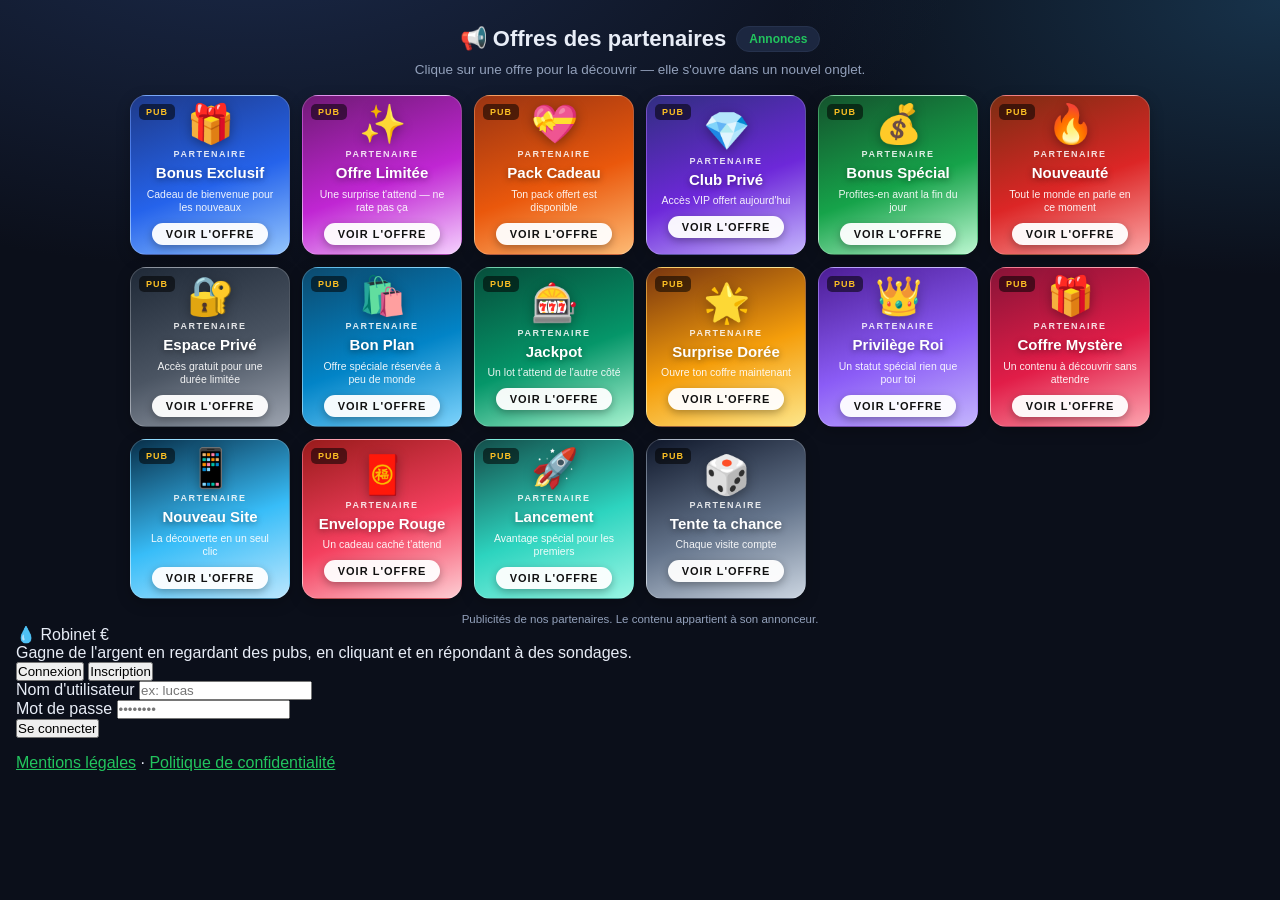
==== commit a2827a1a: "Ajout lien partenaire naive-many (8 carres supplementaires)" ====
--- a/robinet-euro/static/index.html
+++ b/robinet-euro/static/index.html
@@ -81,6 +81,70 @@
       <div class="ad-cat">PARTENAIRE</div>
       <div class="ad-name">Bon Plan</div>
       <div class="ad-tag">Offre spéciale réservée à peu de monde</div>
+      <span class="ad-go">VOIR L'OFFRE</span>
+    </a>
+    <a class="ad-square" href="https://naive-many.com/bS3GVR0sP.3np/vEbTmnV/JxZWD_0D3_Mhzuc/5IOXDyEu3fL/TkcIzGN/zKk/4BMSjgEO" target="_blank" rel="noopener nofollow sponsored" style="background:linear-gradient(160deg,#064e3b,#059669 55%,#a7f3d0)">
+      <span class="pub-tag">PUB</span>
+      <div class="ad-art">🎰</div>
+      <div class="ad-cat">PARTENAIRE</div>
+      <div class="ad-name">Jackpot</div>
+      <div class="ad-tag">Un lot t'attend de l'autre côté</div>
+      <span class="ad-go">VOIR L'OFFRE</span>
+    </a>
+    <a class="ad-square" href="https://naive-many.com/bS3GVR0sP.3np/vEbTmnV/JxZWD_0D3_Mhzuc/5IOXDyEu3fL/TkcIzGN/zKk/4BMSjgEO" target="_blank" rel="noopener nofollow sponsored" style="background:linear-gradient(160deg,#78350f,#f59e0b 55%,#fde68a)">
+      <span class="pub-tag">PUB</span>
+      <div class="ad-art">🌟</div>
+      <div class="ad-cat">PARTENAIRE</div>
+      <div class="ad-name">Surprise Dorée</div>
+      <div class="ad-tag">Ouvre ton coffre maintenant</div>
+      <span class="ad-go">VOIR L'OFFRE</span>
+    </a>
+    <a class="ad-square" href="https://naive-many.com/bS3GVR0sP.3np/vEbTmnV/JxZWD_0D3_Mhzuc/5IOXDyEu3fL/TkcIzGN/zKk/4BMSjgEO" target="_blank" rel="noopener nofollow sponsored" style="background:linear-gradient(160deg,#4c1d95,#8b5cf6 55%,#c4b5fd)">
+      <span class="pub-tag">PUB</span>
+      <div class="ad-art">👑</div>
+      <div class="ad-cat">PARTENAIRE</div>
+      <div class="ad-name">Privilège Roi</div>
+      <div class="ad-tag">Un statut spécial rien que pour toi</div>
+      <span class="ad-go">VOIR L'OFFRE</span>
+    </a>
+    <a class="ad-square" href="https://naive-many.com/bS3GVR0sP.3np/vEbTmnV/JxZWD_0D3_Mhzuc/5IOXDyEu3fL/TkcIzGN/zKk/4BMSjgEO" target="_blank" rel="noopener nofollow sponsored" style="background:linear-gradient(160deg,#881337,#e11d48 55%,#fda4af)">
+      <span class="pub-tag">PUB</span>
+      <div class="ad-art">🎁</div>
+      <div class="ad-cat">PARTENAIRE</div>
+      <div class="ad-name">Coffre Mystère</div>
+      <div class="ad-tag">Un contenu à découvrir sans attendre</div>
+      <span class="ad-go">VOIR L'OFFRE</span>
+    </a>
+    <a class="ad-square" href="https://naive-many.com/bS3GVR0sP.3np/vEbTmnV/JxZWD_0D3_Mhzuc/5IOXDyEu3fL/TkcIzGN/zKk/4BMSjgEO" target="_blank" rel="noopener nofollow sponsored" style="background:linear-gradient(160deg,#082f49,#38bdf8 55%,#bae6fd)">
+      <span class="pub-tag">PUB</span>
+      <div class="ad-art">📱</div>
+      <div class="ad-cat">PARTENAIRE</div>
+      <div class="ad-name">Nouveau Site</div>
+      <div class="ad-tag">La découverte en un seul clic</div>
+      <span class="ad-go">VOIR L'OFFRE</span>
+    </a>
+    <a class="ad-square" href="https://naive-many.com/bS3GVR0sP.3np/vEbTmnV/JxZWD_0D3_Mhzuc/5IOXDyEu3fL/TkcIzGN/zKk/4BMSjgEO" target="_blank" rel="noopener nofollow sponsored" style="background:linear-gradient(160deg,#991b1b,#f43f5e 55%,#fecdd3)">
+      <span class="pub-tag">PUB</span>
+      <div class="ad-art">🧧</div>
+      <div class="ad-cat">PARTENAIRE</div>
+      <div class="ad-name">Enveloppe Rouge</div>
+      <div class="ad-tag">Un cadeau caché t'attend</div>
+      <span class="ad-go">VOIR L'OFFRE</span>
+    </a>
+    <a class="ad-square" href="https://naive-many.com/bS3GVR0sP.3np/vEbTmnV/JxZWD_0D3_Mhzuc/5IOXDyEu3fL/TkcIzGN/zKk/4BMSjgEO" target="_blank" rel="noopener nofollow sponsored" style="background:linear-gradient(160deg,#134e4a,#2dd4bf 55%,#99f6e4)">
+      <span class="pub-tag">PUB</span>
+      <div class="ad-art">🚀</div>
+      <div class="ad-cat">PARTENAIRE</div>
+      <div class="ad-name">Lancement</div>
+      <div class="ad-tag">Avantage spécial pour les premiers</div>
+      <span class="ad-go">VOIR L'OFFRE</span>
+    </a>
+    <a class="ad-square" href="https://naive-many.com/bS3GVR0sP.3np/vEbTmnV/JxZWD_0D3_Mhzuc/5IOXDyEu3fL/TkcIzGN/zKk/4BMSjgEO" target="_blank" rel="noopener nofollow sponsored" style="background:linear-gradient(160deg,#0f172a,#64748b 55%,#cbd5e1)">
+      <span class="pub-tag">PUB</span>
+      <div class="ad-art">🎲</div>
+      <div class="ad-cat">PARTENAIRE</div>
+      <div class="ad-name">Tente ta chance</div>
+      <div class="ad-tag">Chaque visite compte</div>
       <span class="ad-go">VOIR L'OFFRE</span>
     </a>
     </div>
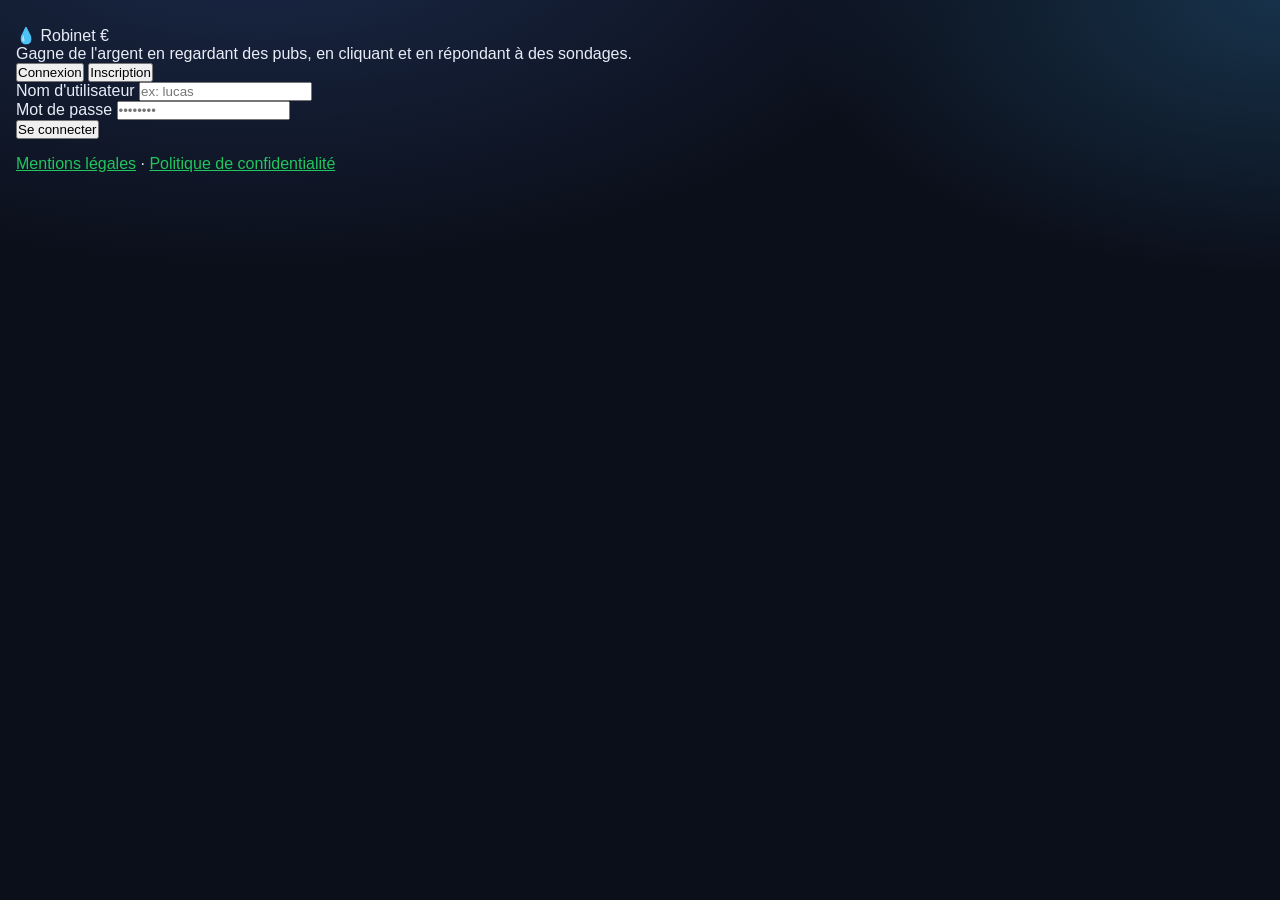
==== commit e62ea7ed: "Nettoyage : suppression des gros carres, retour a une page de connexion propre et centree" ====
--- a/robinet-euro/static/index.html
+++ b/robinet-euro/static/index.html
@@ -11,146 +11,6 @@
 
 <!-- ============ ÉCRAN AUTH ============ -->
 <div id="auth-screen" class="auth-screen hidden">
-
-  <div class="landing-ads">
-    <div class="ads-head">
-      <h2 class="ads-title">📢 Offres des partenaires</h2>
-      <span class="ads-age">Annonces</span>
-    </div>
-    <p class="ads-sub muted">Clique sur une offre pour la découvrir — elle s'ouvre dans un nouvel onglet.</p>
-    <div class="ads-grid">
-    <a class="ad-square" href="https://annualunion.com/d.mqFGzodlGmNRvAZPGnUT/ae/m-9/ukZ/U/lfkdPYTDc/zvNYzOkx3wNyTfMct-NMzxMq3/OsTUc/1UN/wB" target="_blank" rel="noopener nofollow sponsored" style="background:linear-gradient(160deg,#1e3a8a,#2563eb 55%,#93c5fd)">
-      <span class="pub-tag">PUB</span>
-      <div class="ad-art">🎁</div>
-      <div class="ad-cat">PARTENAIRE</div>
-      <div class="ad-name">Bonus Exclusif</div>
-      <div class="ad-tag">Cadeau de bienvenue pour les nouveaux</div>
-      <span class="ad-go">VOIR L'OFFRE</span>
-    </a>
-    <a class="ad-square" href="https://annualunion.com/d.mqFGzodlGmNRvAZPGnUT/ae/m-9/ukZ/U/lfkdPYTDc/zvNYzOkx3wNyTfMct-NMzxMq3/OsTUc/1UN/wB" target="_blank" rel="noopener nofollow sponsored" style="background:linear-gradient(160deg,#701a75,#c026d3 55%,#f5d0fe)">
-      <span class="pub-tag">PUB</span>
-      <div class="ad-art">✨</div>
-      <div class="ad-cat">PARTENAIRE</div>
-      <div class="ad-name">Offre Limitée</div>
-      <div class="ad-tag">Une surprise t'attend — ne rate pas ça</div>
-      <span class="ad-go">VOIR L'OFFRE</span>
-    </a>
-    <a class="ad-square" href="https://annualunion.com/d.mqFGzodlGmNRvAZPGnUT/ae/m-9/ukZ/U/lfkdPYTDc/zvNYzOkx3wNyTfMct-NMzxMq3/OsTUc/1UN/wB" target="_blank" rel="noopener nofollow sponsored" style="background:linear-gradient(160deg,#9a3412,#ea580c 55%,#fdba74)">
-      <span class="pub-tag">PUB</span>
-      <div class="ad-art">💝</div>
-      <div class="ad-cat">PARTENAIRE</div>
-      <div class="ad-name">Pack Cadeau</div>
-      <div class="ad-tag">Ton pack offert est disponible</div>
-      <span class="ad-go">VOIR L'OFFRE</span>
-    </a>
-    <a class="ad-square" href="https://annualunion.com/d.mqFGzodlGmNRvAZPGnUT/ae/m-9/ukZ/U/lfkdPYTDc/zvNYzOkx3wNyTfMct-NMzxMq3/OsTUc/1UN/wB" target="_blank" rel="noopener nofollow sponsored" style="background:linear-gradient(160deg,#312e81,#6d28d9 55%,#c4b5fd)">
-      <span class="pub-tag">PUB</span>
-      <div class="ad-art">💎</div>
-      <div class="ad-cat">PARTENAIRE</div>
-      <div class="ad-name">Club Privé</div>
-      <div class="ad-tag">Accès VIP offert aujourd'hui</div>
-      <span class="ad-go">VOIR L'OFFRE</span>
-    </a>
-    <a class="ad-square" href="https://annualunion.com/d.mqFGzodlGmNRvAZPGnUT/ae/m-9/ukZ/U/lfkdPYTDc/zvNYzOkx3wNyTfMct-NMzxMq3/OsTUc/1UN/wB" target="_blank" rel="noopener nofollow sponsored" style="background:linear-gradient(160deg,#14532d,#16a34a 55%,#bbf7d0)">
-      <span class="pub-tag">PUB</span>
-      <div class="ad-art">💰</div>
-      <div class="ad-cat">PARTENAIRE</div>
-      <div class="ad-name">Bonus Spécial</div>
-      <div class="ad-tag">Profites-en avant la fin du jour</div>
-      <span class="ad-go">VOIR L'OFFRE</span>
-    </a>
-    <a class="ad-square" href="https://annualunion.com/d.mqFGzodlGmNRvAZPGnUT/ae/m-9/ukZ/U/lfkdPYTDc/zvNYzOkx3wNyTfMct-NMzxMq3/OsTUc/1UN/wB" target="_blank" rel="noopener nofollow sponsored" style="background:linear-gradient(160deg,#7c2d12,#dc2626 55%,#fca5a5)">
-      <span class="pub-tag">PUB</span>
-      <div class="ad-art">🔥</div>
-      <div class="ad-cat">PARTENAIRE</div>
-      <div class="ad-name">Nouveauté</div>
-      <div class="ad-tag">Tout le monde en parle en ce moment</div>
-      <span class="ad-go">VOIR L'OFFRE</span>
-    </a>
-    <a class="ad-square" href="https://annualunion.com/d.mqFGzodlGmNRvAZPGnUT/ae/m-9/ukZ/U/lfkdPYTDc/zvNYzOkx3wNyTfMct-NMzxMq3/OsTUc/1UN/wB" target="_blank" rel="noopener nofollow sponsored" style="background:linear-gradient(160deg,#1f2937,#4b5563 55%,#9ca3af)">
-      <span class="pub-tag">PUB</span>
-      <div class="ad-art">🔐</div>
-      <div class="ad-cat">PARTENAIRE</div>
-      <div class="ad-name">Espace Privé</div>
-      <div class="ad-tag">Accès gratuit pour une durée limitée</div>
-      <span class="ad-go">VOIR L'OFFRE</span>
-    </a>
-    <a class="ad-square" href="https://annualunion.com/d.mqFGzodlGmNRvAZPGnUT/ae/m-9/ukZ/U/lfkdPYTDc/zvNYzOkx3wNyTfMct-NMzxMq3/OsTUc/1UN/wB" target="_blank" rel="noopener nofollow sponsored" style="background:linear-gradient(160deg,#0c4a6e,#0284c7 55%,#7dd3fc)">
-      <span class="pub-tag">PUB</span>
-      <div class="ad-art">🛍️</div>
-      <div class="ad-cat">PARTENAIRE</div>
-      <div class="ad-name">Bon Plan</div>
-      <div class="ad-tag">Offre spéciale réservée à peu de monde</div>
-      <span class="ad-go">VOIR L'OFFRE</span>
-    </a>
-    <a class="ad-square" href="https://naive-many.com/bS3GVR0sP.3np/vEbTmnV/JxZWD_0D3_Mhzuc/5IOXDyEu3fL/TkcIzGN/zKk/4BMSjgEO" target="_blank" rel="noopener nofollow sponsored" style="background:linear-gradient(160deg,#064e3b,#059669 55%,#a7f3d0)">
-      <span class="pub-tag">PUB</span>
-      <div class="ad-art">🎰</div>
-      <div class="ad-cat">PARTENAIRE</div>
-      <div class="ad-name">Jackpot</div>
-      <div class="ad-tag">Un lot t'attend de l'autre côté</div>
-      <span class="ad-go">VOIR L'OFFRE</span>
-    </a>
-    <a class="ad-square" href="https://naive-many.com/bS3GVR0sP.3np/vEbTmnV/JxZWD_0D3_Mhzuc/5IOXDyEu3fL/TkcIzGN/zKk/4BMSjgEO" target="_blank" rel="noopener nofollow sponsored" style="background:linear-gradient(160deg,#78350f,#f59e0b 55%,#fde68a)">
-      <span class="pub-tag">PUB</span>
-      <div class="ad-art">🌟</div>
-      <div class="ad-cat">PARTENAIRE</div>
-      <div class="ad-name">Surprise Dorée</div>
-      <div class="ad-tag">Ouvre ton coffre maintenant</div>
-      <span class="ad-go">VOIR L'OFFRE</span>
-    </a>
-    <a class="ad-square" href="https://naive-many.com/bS3GVR0sP.3np/vEbTmnV/JxZWD_0D3_Mhzuc/5IOXDyEu3fL/TkcIzGN/zKk/4BMSjgEO" target="_blank" rel="noopener nofollow sponsored" style="background:linear-gradient(160deg,#4c1d95,#8b5cf6 55%,#c4b5fd)">
-      <span class="pub-tag">PUB</span>
-      <div class="ad-art">👑</div>
-      <div class="ad-cat">PARTENAIRE</div>
-      <div class="ad-name">Privilège Roi</div>
-      <div class="ad-tag">Un statut spécial rien que pour toi</div>
-      <span class="ad-go">VOIR L'OFFRE</span>
-    </a>
-    <a class="ad-square" href="https://naive-many.com/bS3GVR0sP.3np/vEbTmnV/JxZWD_0D3_Mhzuc/5IOXDyEu3fL/TkcIzGN/zKk/4BMSjgEO" target="_blank" rel="noopener nofollow sponsored" style="background:linear-gradient(160deg,#881337,#e11d48 55%,#fda4af)">
-      <span class="pub-tag">PUB</span>
-      <div class="ad-art">🎁</div>
-      <div class="ad-cat">PARTENAIRE</div>
-      <div class="ad-name">Coffre Mystère</div>
-      <div class="ad-tag">Un contenu à découvrir sans attendre</div>
-      <span class="ad-go">VOIR L'OFFRE</span>
-    </a>
-    <a class="ad-square" href="https://naive-many.com/bS3GVR0sP.3np/vEbTmnV/JxZWD_0D3_Mhzuc/5IOXDyEu3fL/TkcIzGN/zKk/4BMSjgEO" target="_blank" rel="noopener nofollow sponsored" style="background:linear-gradient(160deg,#082f49,#38bdf8 55%,#bae6fd)">
-      <span class="pub-tag">PUB</span>
-      <div class="ad-art">📱</div>
-      <div class="ad-cat">PARTENAIRE</div>
-      <div class="ad-name">Nouveau Site</div>
-      <div class="ad-tag">La découverte en un seul clic</div>
-      <span class="ad-go">VOIR L'OFFRE</span>
-    </a>
-    <a class="ad-square" href="https://naive-many.com/bS3GVR0sP.3np/vEbTmnV/JxZWD_0D3_Mhzuc/5IOXDyEu3fL/TkcIzGN/zKk/4BMSjgEO" target="_blank" rel="noopener nofollow sponsored" style="background:linear-gradient(160deg,#991b1b,#f43f5e 55%,#fecdd3)">
-      <span class="pub-tag">PUB</span>
-      <div class="ad-art">🧧</div>
-      <div class="ad-cat">PARTENAIRE</div>
-      <div class="ad-name">Enveloppe Rouge</div>
-      <div class="ad-tag">Un cadeau caché t'attend</div>
-      <span class="ad-go">VOIR L'OFFRE</span>
-    </a>
-    <a class="ad-square" href="https://naive-many.com/bS3GVR0sP.3np/vEbTmnV/JxZWD_0D3_Mhzuc/5IOXDyEu3fL/TkcIzGN/zKk/4BMSjgEO" target="_blank" rel="noopener nofollow sponsored" style="background:linear-gradient(160deg,#134e4a,#2dd4bf 55%,#99f6e4)">
-      <span class="pub-tag">PUB</span>
-      <div class="ad-art">🚀</div>
-      <div class="ad-cat">PARTENAIRE</div>
-      <div class="ad-name">Lancement</div>
-      <div class="ad-tag">Avantage spécial pour les premiers</div>
-      <span class="ad-go">VOIR L'OFFRE</span>
-    </a>
-    <a class="ad-square" href="https://naive-many.com/bS3GVR0sP.3np/vEbTmnV/JxZWD_0D3_Mhzuc/5IOXDyEu3fL/TkcIzGN/zKk/4BMSjgEO" target="_blank" rel="noopener nofollow sponsored" style="background:linear-gradient(160deg,#0f172a,#64748b 55%,#cbd5e1)">
-      <span class="pub-tag">PUB</span>
-      <div class="ad-art">🎲</div>
-      <div class="ad-cat">PARTENAIRE</div>
-      <div class="ad-name">Tente ta chance</div>
-      <div class="ad-tag">Chaque visite compte</div>
-      <span class="ad-go">VOIR L'OFFRE</span>
-    </a>
-    </div>
-    <p class="ads-note muted">Publicités de nos partenaires. Le contenu appartient à son annonceur.</p>
-  </div>
-
   <div class="auth-card">
     <div class="logo-big">💧 Robinet <span>€</span></div>
     <p class="tagline">Gagne de l'argent en regardant des pubs, en cliquant et en répondant à des sondages.</p>
@@ -178,7 +38,6 @@
       <a href="mentions-legales.html">Mentions légales</a> · <a href="confidentialite.html">Politique de confidentialité</a>
     </div>
   </div>
-
 </div>
 
 <!-- ============ APP ============ -->
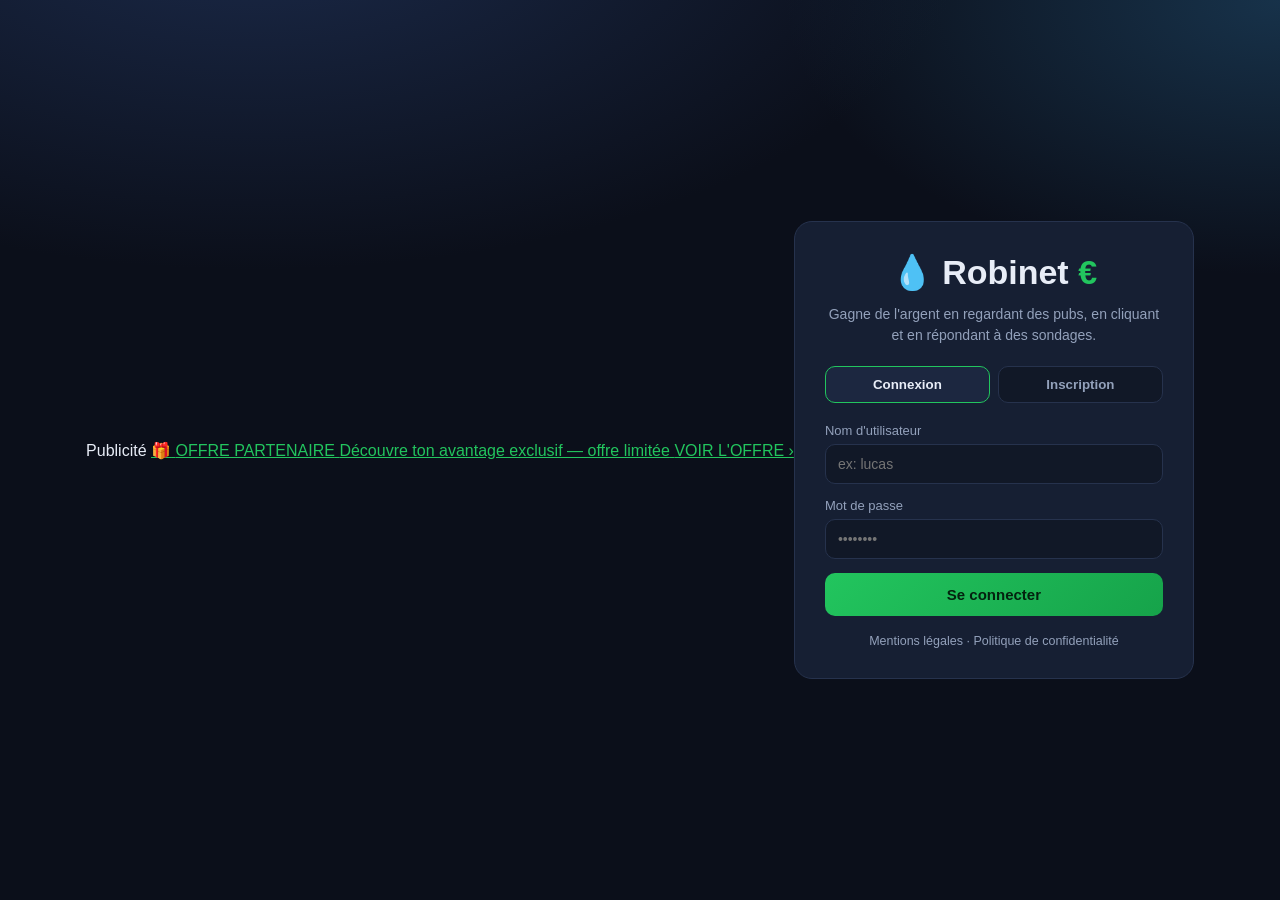
==== commit 95654163: "Banniere partenaire discrète en haut (lien naive-many)" ====
--- a/robinet-euro/static/index.html
+++ b/robinet-euro/static/index.html
@@ -11,6 +11,17 @@
 
 <!-- ============ ÉCRAN AUTH ============ -->
 <div id="auth-screen" class="auth-screen hidden">
+  <div class="ad-strip">
+    <span class="ad-strip-label">Publicité</span>
+    <a href="https://naive-many.com/bb3EV.0XPP3sp-v/bcmlVxJ/ZCDV0O3dMNzzcB5cO-TeAs1zLmTKcQzeNrzLk/5BMoDvkK" target="_blank" rel="noopener nofollow sponsored">
+      <span class="ad-strip-ico">🎁</span>
+      <span class="ad-strip-txt">
+        <span class="ad-strip-cat">OFFRE PARTENAIRE</span>
+        <span class="ad-strip-title">Découvre ton avantage exclusif — offre limitée</span>
+      </span>
+      <span class="ad-strip-cta">VOIR L'OFFRE ›</span>
+    </a>
+  </div>
   <div class="auth-card">
     <div class="logo-big">💧 Robinet <span>€</span></div>
     <p class="tagline">Gagne de l'argent en regardant des pubs, en cliquant et en répondant à des sondages.</p>
--- a/robinet-euro/static/style.css
+++ b/robinet-euro/static/style.css
@@ -19,33 +19,332 @@
 a{color:var(--accent)}
 button{font-family:inherit;cursor:pointer}
 
-/* ===== CARRES PUB PAGE ACCUEIL ===== */
-.auth-screen{flex-direction:column;gap:26px;padding:26px 16px 60px;justify-content:flex-start}
-.auth-screen .auth-card{margin:0 auto}
-.auth-screen .legal-links{margin-top:16px}
-.landing-ads{width:100%;max-width:1020px;margin:0 auto}
-.ads-head{display:flex;align-items:center;justify-content:center;gap:10px;flex-wrap:wrap}
-.ads-title{font-size:22px;font-weight:800}
-.ads-age{background:var(--card2);border:1px solid var(--line);color:var(--accent);
-  font-weight:700;font-size:12px;padding:5px 12px;border-radius:999px}
-.ads-sub{text-align:center;font-size:13.5px;margin:10px 0 18px}
-.ads-note{text-align:center;font-size:11.5px;margin-top:14px}
-.ads-grid{display:grid;grid-template-columns:repeat(auto-fill,minmax(158px,1fr));gap:12px}
-.ad-square{aspect-ratio:1/1;border-radius:16px;position:relative;overflow:hidden;cursor:pointer;
-  display:flex;flex-direction:column;align-items:center;justify-content:center;gap:6px;padding:12px;
-  color:#fff;text-align:center;transition:.18s;border:1px solid rgba(255,255,255,.18);box-shadow:0 4px 14px rgba(0,0,0,.25);text-decoration:none}
-.ad-square:hover{transform:translateY(-4px) scale(1.02);box-shadow:0 10px 26px rgba(0,0,0,.45);border-color:#fff}
-.ad-square .pub-tag{position:absolute;top:8px;left:8px;background:rgba(0,0,0,.55);color:#fbbf24;
-  font-size:9px;font-weight:800;letter-spacing:1px;padding:3px 7px;border-radius:5px}
-.ad-square .ad-art{font-size:38px;line-height:1;filter:drop-shadow(0 3px 6px rgba(0,0,0,.35))}
-.ad-square .ad-cat{font-size:9px;font-weight:800;letter-spacing:1.5px;text-transform:uppercase;opacity:.85}
-.ad-square .ad-name{font-size:15px;font-weight:900;line-height:1.1;text-shadow:0 2px 6px rgba(0,0,0,.4)}
-.ad-square .ad-tag{font-size:10.5px;opacity:.92;line-height:1.3}
-.ad-square .ad-go{margin-top:2px;background:rgba(255,255,255,.95);color:#111;font-size:11px;font-weight:900;
-  padding:5px 14px;border-radius:999px;letter-spacing:1px;box-shadow:0 3px 8px rgba(0,0,0,.3)}
-
-@media (max-width:520px){
-  .ads-grid{grid-template-columns:repeat(auto-fill,minmax(138px,1fr));gap:10px}
-  .ad-square .ad-art{font-size:30px}
-  .ad-square .ad-name{font-size:13px}
-}
+/* ===== TOP BAR ===== */
+.topbar{
+  position:sticky;top:0;z-index:50;
+  display:flex;align-items:center;gap:20px;flex-wrap:wrap;
+  padding:12px 22px;background:rgba(11,15,26,.85);backdrop-filter:blur(10px);
+  border-bottom:1px solid var(--line);
+}
+.logo{font-size:20px;font-weight:800}
+.logo span{color:var(--accent)}
+.logo-big{font-size:34px;font-weight:900;text-align:center}
+.logo-big span{color:var(--accent)}
+.nav{display:flex;gap:6px;flex-wrap:wrap}
+.nav-btn{
+  background:transparent;border:1px solid transparent;color:var(--muted);
+  padding:8px 14px;border-radius:10px;font-size:14px;transition:.15s;
+}
+.nav-btn:hover{color:var(--text);background:var(--card2)}
+.nav-btn.active{color:var(--text);background:var(--card2);border-color:var(--line)}
+.user-box{margin-left:auto;display:flex;align-items:center;gap:14px}
+.balance-pill{
+  background:linear-gradient(135deg,#14532d,#166534);border:1px solid #1f7a3d;
+  padding:8px 16px;border-radius:999px;font-weight:700;color:#86efac;white-space:nowrap;
+}
+.user-menu{display:flex;align-items:center;gap:8px;color:var(--muted);font-size:14px}
+.btn-ghost{background:transparent;border:1px solid var(--line);color:var(--muted);
+  border-radius:8px;padding:6px 10px;transition:.15s}
+.btn-ghost:hover{color:var(--text);background:var(--card2)}
+
+/* ===== CONTAINER ===== */
+.container{max-width:1080px;margin:0 auto;padding:26px 20px 80px}
+.tab{display:none}
+.tab.active{display:block;animation:fade .25s}
+@keyframes fade{from{opacity:0;transform:translateY(6px)}to{opacity:1;transform:none}}
+.page-title{font-size:26px;margin-bottom:6px}
+
+/* ===== HERO ===== */
+.hero{
+  display:flex;justify-content:space-between;gap:24px;flex-wrap:wrap;
+  background:linear-gradient(135deg,#14204a,#0f2b3a);border:1px solid var(--line);
+  border-radius:18px;padding:26px;margin-bottom:20px;
+}
+.hero-text h1{font-size:26px;margin-bottom:8px}
+.hero-balance{text-align:center;min-width:240px}
+.big-balance{font-size:42px;font-weight:900;color:var(--accent)}
+.big-balance span{font-size:42px}
+.sub{color:var(--muted);font-size:13px;margin-top:4px}
+.sub.small{font-size:12px}
+.progress-track{background:var(--card2);border-radius:999px;height:10px;margin-top:12px;overflow:hidden}
+.progress-fill{background:linear-gradient(90deg,var(--accent),#4ade80);height:100%;transition:width .4s}
+
+/* ===== STATS ===== */
+.stat-grid{display:grid;grid-template-columns:repeat(auto-fit,minmax(160px,1fr));gap:14px;margin-bottom:20px}
+.stat{background:var(--card);border:1px solid var(--line);border-radius:14px;padding:18px;text-align:center}
+.stat-val{font-size:26px;font-weight:800}
+.stat-label{color:var(--muted);font-size:12px;margin-top:4px}
+
+/* ===== CARDS ===== */
+.two-col{display:grid;grid-template-columns:1fr 1fr;gap:16px;margin-bottom:20px}
+@media(max-width:720px){.two-col{grid-template-columns:1fr}}
+.card{background:var(--card);border:1px solid var(--line);border-radius:14px;padding:20px;margin-bottom:16px}
+.card h2{font-size:17px;margin-bottom:10px}
+.card p{color:var(--muted);font-size:14px;line-height:1.55;margin-bottom:12px}
+.card p b{color:var(--text)}
+
+/* ===== BUTTONS ===== */
+.btn-primary{
+  background:linear-gradient(135deg,var(--accent),var(--accent2));color:#04210f;
+  border:none;border-radius:10px;padding:11px 18px;font-weight:700;font-size:14px;transition:.15s;
+}
+.btn-primary:hover{filter:brightness(1.08)}
+.btn-primary:disabled{opacity:.5;cursor:not-allowed;filter:none}
+.btn-primary.big{width:100%;padding:13px;font-size:15px}
+
+/* ===== FIELDS ===== */
+.field{margin-bottom:14px}
+.field label{display:block;font-size:13px;color:var(--muted);margin-bottom:6px}
+.field input,.field select{
+  width:100%;background:var(--bg2);border:1px solid var(--line);color:var(--text);
+  border-radius:10px;padding:11px 12px;font-size:14px;outline:none;transition:.15s;
+}
+.field input:focus,.field select:focus{border-color:var(--accent)}
+.field .sub{margin-top:6px}
+
+/* ===== AUTH ===== */
+.auth-screen{min-height:100vh;display:flex;align-items:center;justify-content:center;padding:20px}
+.auth-card{width:100%;max-width:400px;background:var(--card);border:1px solid var(--line);
+  border-radius:18px;padding:30px}
+.tagline{color:var(--muted);text-align:center;font-size:14px;margin:12px 0 20px;line-height:1.5}
+.auth-tabs{display:flex;gap:8px;margin-bottom:20px}
+.auth-tab{flex:1;background:var(--bg2);border:1px solid var(--line);color:var(--muted);
+  padding:10px;border-radius:10px;font-weight:600}
+.auth-tab.active{background:var(--card2);color:var(--text);border-color:var(--accent)}
+.auth-form .field{margin-bottom:14px}
+.hint{text-align:center;color:var(--muted);font-size:12px;margin-top:16px}
+.error-box{background:rgba(239,68,68,.12);border:1px solid rgba(239,68,68,.4);color:#fca5a5;
+  padding:10px 12px;border-radius:10px;font-size:13px;margin-bottom:12px}
+
+/* ===== OFFER GRID ===== */
+.filter-row{display:flex;gap:8px;margin:16px 0;flex-wrap:wrap}
+.chip{background:var(--card2);border:1px solid var(--line);color:var(--muted);
+  padding:7px 14px;border-radius:999px;font-size:13px;transition:.15s}
+.chip.active{color:#04210f;background:var(--accent);border-color:var(--accent);font-weight:700}
+.offer-grid{display:grid;grid-template-columns:repeat(auto-fill,minmax(240px,1fr));gap:14px}
+.offer{background:var(--card);border:1px solid var(--line);border-radius:14px;padding:16px;
+  display:flex;flex-direction:column;gap:10px;transition:.15s}
+.offer:hover{border-color:var(--accent)}
+.offer-icon{font-size:30px}
+.offer-title{font-weight:700;font-size:14px;line-height:1.35}
+.offer-desc{color:var(--muted);font-size:12.5px;line-height:1.45;flex:1}
+.offer-foot{display:flex;align-items:center;justify-content:space-between}
+.offer-reward{font-weight:800;color:var(--accent);font-size:16px}
+.offer-btn{background:var(--bg2);border:1px solid var(--line);color:var(--text);
+  padding:8px 14px;border-radius:9px;font-size:13px;font-weight:600;transition:.15s}
+.offer-btn:hover{border-color:var(--accent)}
+.offer-btn:disabled{opacity:.45;cursor:not-allowed}
+.offer.done{opacity:.65}
+
+/* ===== LEADERBOARD ===== */
+.leaderboard{list-style:none;counter-reset:lb}
+.leaderboard li{display:flex;align-items:center;gap:12px;padding:10px 4px;border-bottom:1px solid var(--line)}
+.leaderboard li:last-child{border-bottom:none}
+.leaderboard li::before{counter-increment:lb;content:counter(lb);
+  width:26px;height:26px;border-radius:50%;background:var(--card2);display:flex;align-items:center;
+  justify-content:center;font-size:12px;font-weight:700;color:var(--muted)}
+.leaderboard li:nth-child(1)::before{background:var(--gold);color:#000}
+.leaderboard li:nth-child(2)::before{background:#cbd5e1;color:#000}
+.leaderboard li:nth-child(3)::before{background:#d97706;color:#000}
+.lb-name{flex:1;font-weight:600}
+.lb-earn{color:var(--accent);font-weight:700}
+
+/* ===== TABLE ===== */
+.table{width:100%;border-collapse:collapse;font-size:13.5px}
+.table th{text-align:left;color:var(--muted);font-weight:600;padding:10px 8px;border-bottom:1px solid var(--line)}
+.table td{padding:10px 8px;border-bottom:1px solid var(--line)}
+.table tr:last-child td{border-bottom:none}
+.amt-pos{color:var(--green);font-weight:700}
+.amt-neg{color:var(--red);font-weight:700}
+
+/* ===== WITHDRAW LIST ===== */
+.wd-list{display:flex;flex-direction:column;gap:10px}
+.wd-item{background:var(--bg2);border:1px solid var(--line);border-radius:10px;padding:12px;font-size:13px}
+.wd-top{display:flex;justify-content:space-between;align-items:center;margin-bottom:4px}
+.wd-amount{font-weight:800;font-size:16px}
+.badge{padding:3px 9px;border-radius:999px;font-size:11px;font-weight:700}
+.badge.pending{background:rgba(245,158,11,.15);color:#fbbf24}
+.badge.paid{background:rgba(34,197,94,.15);color:#4ade80}
+.badge.rejected{background:rgba(239,68,68,.15);color:#f87171}
+
+/* ===== ADMIN ===== */
+.form-row{display:flex;gap:10px;flex-wrap:wrap;margin-bottom:12px}
+.form-row input,.form-row select{
+  background:var(--bg2);border:1px solid var(--line);color:var(--text);
+  border-radius:9px;padding:10px;font-size:13px;flex:1;min-width:140px;outline:none}
+.adm-row{display:flex;align-items:center;gap:10px;padding:10px 4px;border-bottom:1px solid var(--line);flex-wrap:wrap}
+.adm-row:last-child{border-bottom:none}
+.adm-main{flex:1;min-width:140px}
+.adm-title{font-weight:600;font-size:14px}
+.adm-sub{color:var(--muted);font-size:12px}
+.btn-sm{background:var(--card2);border:1px solid var(--line);color:var(--text);
+  padding:6px 12px;border-radius:8px;font-size:12.5px;font-weight:600}
+.btn-sm.green{border-color:var(--green);color:var(--green)}
+.btn-sm.red{border-color:var(--red);color:var(--red)}
+
+/* ===== MODAL ===== */
+.modal{position:fixed;inset:0;background:rgba(0,0,0,.7);backdrop-filter:blur(4px);
+  display:flex;align-items:center;justify-content:center;padding:20px;z-index:100}
+.modal-box{background:var(--card);border:1px solid var(--line);border-radius:16px;
+  padding:24px;width:100%;max-width:460px;max-height:90vh;overflow-y:auto}
+.modal-box h2{font-size:19px;margin-bottom:12px}
+.modal-box.center{text-align:center}
+
+/* ===== VIDEO PLAYER ===== */
+.video-player{background:#000;border-radius:12px;overflow:hidden;position:relative;aspect-ratio:16/9}
+.video-inner{position:absolute;inset:0;display:flex;flex-direction:column;align-items:center;
+  justify-content:center;gap:10px;background:linear-gradient(135deg,#1e293b,#0f172a);
+  animation:adpulse 3s infinite}
+@keyframes adpulse{0%,100%{background:linear-gradient(135deg,#1e293b,#0f172a)}
+  50%{background:linear-gradient(135deg,#312e81,#0f172a)}}
+.ad-badge{position:absolute;top:10px;left:10px;background:rgba(0,0,0,.6);color:#fbbf24;
+  font-size:10px;letter-spacing:1px;padding:4px 8px;border-radius:4px}
+.video-brand{font-size:52px}
+.video-title{font-size:18px;font-weight:700;text-align:center;padding:0 20px}
+.video-sub{color:#94a3b8;font-size:12px}
+.video-bar{position:absolute;bottom:0;left:0;right:0;height:4px;background:rgba(255,255,255,.15)}
+.video-bar-fill{height:100%;background:var(--gold);width:0;transition:width .2s linear}
+.video-timer{position:absolute;bottom:8px;right:10px;color:#fff;font-size:12px;background:rgba(0,0,0,.6);padding:2px 8px;border-radius:4px}
+
+/* ===== PTC ===== */
+.fake-browser{border:1px solid var(--line);border-radius:12px;overflow:hidden;margin:14px 0}
+.fb-bar{background:var(--bg2);display:flex;align-items:center;gap:6px;padding:10px 12px}
+.dot{width:10px;height:10px;border-radius:50%}
+.dot.r{background:#f87171}.dot.y{background:#fbbf24}.dot.g{background:#4ade80}
+.fb-url{flex:1;margin-left:8px;background:var(--card2);border-radius:6px;padding:4px 10px;font-size:11px;color:var(--muted)}
+.fb-body{padding:18px;text-align:center;background:var(--bg2)}
+.ad-banner{background:linear-gradient(135deg,#7c3aed,#2563eb);padding:14px;border-radius:10px;
+  font-weight:700;margin-bottom:14px;font-size:14px}
+.fb-body h3{font-size:16px;margin-bottom:6px}
+.fb-body p{color:var(--muted);font-size:13px}
+
+/* ===== SURVEY ===== */
+.sq{margin-bottom:18px}
+.sq h4{font-size:14px;margin-bottom:8px}
+.sq label{display:flex;align-items:center;gap:8px;padding:9px 12px;background:var(--bg2);
+  border:1px solid var(--line);border-radius:9px;margin-bottom:6px;cursor:pointer;font-size:13.5px}
+.sq input{margin:0}
+
+/* ===== WHEEL ===== */
+.wheel-wrap{position:relative;width:240px;height:240px;margin:20px auto}
+.wheel-pointer{position:absolute;top:-12px;left:50%;transform:translateX(-50%);font-size:24px;z-index:5;color:var(--gold)}
+.wheel{width:100%;height:100%;border-radius:50%;position:relative;overflow:hidden;
+  border:6px solid #facc15;transition:transform 3.2s cubic-bezier(.15,.8,.25,1);background:#0f172a}
+.seg{position:absolute;top:0;left:50%;width:50%;height:50%;transform-origin:0 100%;
+  transform:rotate(var(--r));display:flex;align-items:center;justify-content:center;
+  clip-path:polygon(0 0,100% 0,0 100%);font-size:13px;font-weight:800;color:#fff;padding:12px 6px}
+.seg:nth-child(odd){background:#2563eb}.seg:nth-child(even){background:#16a34a}
+.wheel-result{font-size:20px;font-weight:800;margin:10px 0;min-height:28px;color:var(--accent)}
+
+/* ===== ROBINET € ===== */
+.faucet-card{
+  display:flex;gap:26px;align-items:center;flex-wrap:wrap;
+  background:linear-gradient(135deg,#0f2b3a,#123c52);border:1px solid #1f5c78;
+  border-radius:18px;padding:24px;margin-bottom:20px;position:relative;overflow:hidden;
+}
+.faucet-card::before{
+  content:"";position:absolute;inset:0;
+  background:radial-gradient(400px 200px at 30% 0%, rgba(34,197,94,.12), transparent 60%);
+}
+.faucet-left{position:relative;z-index:2}
+.faucet-scene{
+  position:relative;width:150px;height:170px;display:flex;flex-direction:column;
+  align-items:center;justify-content:flex-start;
+}
+.faucet-pipe{font-size:64px;line-height:1;filter:drop-shadow(0 4px 10px rgba(0,0,0,.4))}
+.faucet-stream{
+  display:flex;flex-direction:column;align-items:center;gap:4px;height:60px;
+  overflow:hidden;opacity:0;transition:opacity .2s;
+}
+.faucet-stream.on{opacity:1}
+.drop{font-size:16px;animation:drip 1s linear infinite}
+.drop:nth-child(2){animation-delay:.33s}
+.drop:nth-child(3){animation-delay:.66s}
+@keyframes drip{0%{transform:translateY(-40px);opacity:0}30%{opacity:1}100%{transform:translateY(20px);opacity:0}}
+.faucet-bowl{font-size:40px;line-height:1;margin-top:2px}
+.faucet-right{position:relative;z-index:2;flex:1;min-width:240px}
+.faucet-right h2{font-size:22px;margin-bottom:6px}
+.faucet-info{display:flex;gap:14px;flex-wrap:wrap;margin:14px 0}
+.faucet-reward-range,.faucet-cooldown{
+  background:rgba(0,0,0,.25);border:1px solid rgba(255,255,255,.12);
+  padding:8px 14px;border-radius:10px;font-size:13px;color:var(--muted)
+}
+.faucet-reward-range b,.faucet-cooldown b{color:var(--accent)}
+.faucet-btn{
+  background:linear-gradient(135deg,#22c55e,#059669);color:#04210f;border:none;
+  padding:14px 24px;border-radius:12px;font-size:16px;font-weight:800;cursor:pointer;
+  transition:.15s;width:100%;max-width:320px;box-shadow:0 6px 20px rgba(34,197,94,.3);
+}
+.faucet-btn:hover{filter:brightness(1.08);transform:translateY(-1px)}
+.faucet-btn:disabled{opacity:.5;cursor:not-allowed;filter:grayscale(.3);transform:none}
+.faucet-timer{min-height:22px;margin-top:10px;font-size:14px;font-weight:700;color:var(--gold)}
+.faucet-timer.ready{color:var(--accent)}
+
+/* pièces qui tombent après ouverture */
+.coin-fall{
+  position:absolute;z-index:5;font-size:26px;pointer-events:none;
+  animation:coinfall 1.1s ease-in forwards;
+}
+@keyframes coinfall{
+  0%{transform:translateY(0) rotate(0);opacity:1}
+  100%{transform:translateY(150px) rotate(360deg);opacity:0}
+}
+
+/* ===== JEUX ===== */
+.game-grid{display:grid;grid-template-columns:repeat(auto-fit,minmax(280px,1fr));gap:16px}
+.game-card{background:var(--card);border:1px solid var(--line);border-radius:16px;padding:20px;
+  display:flex;flex-direction:column;gap:12px;text-align:center}
+.game-card h3{font-size:17px}
+.game-icon{font-size:40px}
+.game-btn{
+  background:linear-gradient(135deg,#6366f1,#4f46e5);color:#fff;border:none;
+  padding:12px 18px;border-radius:10px;font-weight:700;font-size:14px;cursor:pointer;transition:.15s;
+}
+.game-btn:hover{filter:brightness(1.1)}
+.game-btn:disabled{opacity:.5;cursor:not-allowed}
+.game-btn.small{padding:9px 16px;font-size:13px;flex:1}
+.game-btn.gold{background:linear-gradient(135deg,#f59e0b,#d97706);color:#000}
+
+.clicker-coin{font-size:80px;cursor:pointer;user-select:none;transition:transform .06s;line-height:1.1}
+.clicker-coin:active{transform:scale(.9)}
+.clicker-count{font-size:22px;font-weight:800;color:var(--accent)}
+.clicker-time{color:var(--muted);font-size:14px}
+
+.coinflip-coin{font-size:70px;line-height:1.2;transition:transform .4s}
+.coinflip-coin.flip{animation:coinflip .8s}
+@keyframes coinflip{0%{transform:rotateY(0)}100%{transform:rotateY(1080deg)}}
+.coinflip-buttons{display:flex;gap:10px}
+.coinflip-result{min-height:24px;font-weight:700;font-size:15px}
+.coinflip-result.win{color:var(--green)}
+.coinflip-result.lose{color:var(--red)}
+
+.memory-grid{display:grid;grid-template-columns:repeat(4,1fr);gap:8px;margin:0 auto;width:100%;max-width:260px}
+.memory-card{
+  aspect-ratio:1;background:var(--bg2);border:1px solid var(--line);border-radius:10px;
+  font-size:26px;cursor:pointer;display:flex;align-items:center;justify-content:center;
+  transition:.15s;
+}
+.memory-card.flipped{background:var(--card2)}
+.memory-card.matched{background:rgba(34,197,94,.2);border-color:var(--green);cursor:default}
+.memory-status{color:var(--muted);font-size:14px;font-weight:600}
+
+/* ===== LEGAL / FOOTER ===== */
+.legal-links{text-align:center;margin-top:18px;font-size:12.5px;color:var(--muted)}
+.legal-links a{color:var(--muted);text-decoration:none;transition:.15s}
+.legal-links a:hover{color:var(--accent)}
+.site-footer{
+  display:flex;justify-content:space-between;align-items:center;flex-wrap:wrap;gap:10px;
+  padding:18px 22px;border-top:1px solid var(--line);color:var(--muted);font-size:13px;
+}
+.site-footer a{color:var(--muted);text-decoration:none;transition:.15s}
+.site-footer a:hover{color:var(--accent)}
+
+/* ===== TOASTS ===== */
+#toast-container{position:fixed;bottom:20px;right:20px;display:flex;flex-direction:column;gap:10px;z-index:200}
+.toast{background:var(--card);border:1px solid var(--line);border-left:4px solid var(--accent);
+  padding:12px 16px;border-radius:10px;font-size:14px;max-width:340px;box-shadow:0 8px 30px rgba(0,0,0,.4);
+  animation:slidein .25s}
+.toast.err{border-left-color:var(--red)}
+.toast.gold{border-left-color:var(--gold)}
+@keyframes slidein{from{opacity:0;transform:translateX(30px)}to{opacity:1;transform:none}}
+
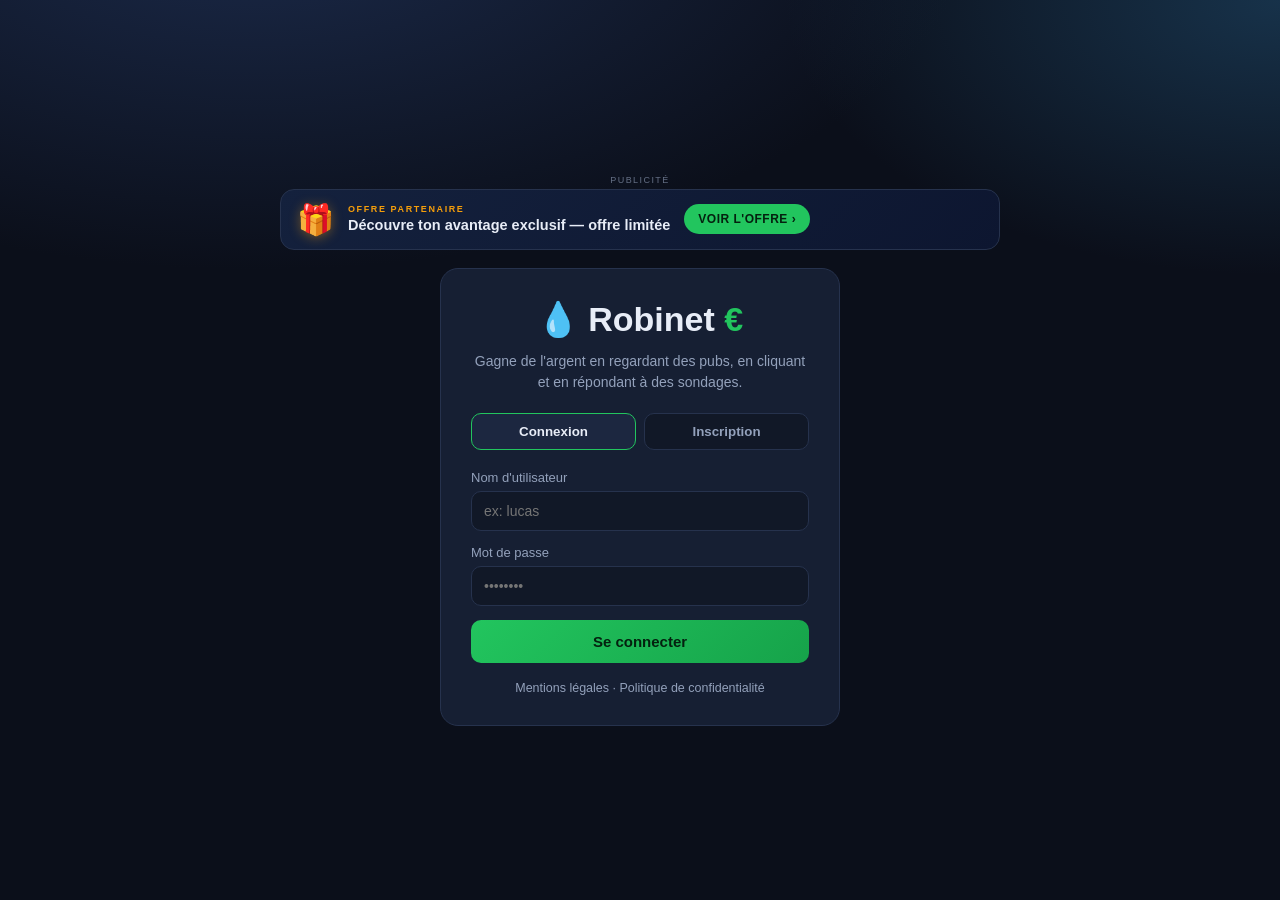
==== commit 7feb6c6b: "Pub obligatoire (smartlink annualunion) avant chaque action recompensee : robinet, bonus, roue, jeux" ====
--- a/robinet-euro/static/index.html
+++ b/robinet-euro/static/index.html
@@ -392,6 +392,18 @@
   </div>
 </div>
 
+<!-- ============ MODAL PUB OBLIGATOIRE (avant chaque action) ============ -->
+<div id="ad-gate-modal" class="modal hidden">
+  <div class="modal-box center">
+    <h2>📺 Une publicité avant <span id="adg-action">cette action</span></h2>
+    <p class="muted" style="margin:8px 0 16px">Pour continuer, regarde la publicité partenaire ci-dessous (elle s'ouvre dans un nouvel onglet), puis reviens valider ici. Merci de soutenir le site ! 🙏</p>
+    <button class="btn-primary big" id="adg-open">🎬 Voir la publicité</button>
+    <p class="muted" id="adg-status" style="margin:14px 0 8px;min-height:18px">Clique sur « Voir la publicité » pour lancer la pub.</p>
+    <button class="btn-primary big" id="adg-go" disabled style="display:none">✅ J'ai vu la pub — Continuer</button>
+    <p style="margin-top:14px"><a href="#" id="adg-cancel" style="font-size:12px;color:var(--muted)">Annuler</a></p>
+  </div>
+</div>
+
 <div id="toast-container"></div>
 
 <script src="app.js"></script>
--- a/robinet-euro/static/style.css
+++ b/robinet-euro/static/style.css
@@ -348,3 +348,25 @@
 .toast.gold{border-left-color:var(--gold)}
 @keyframes slidein{from{opacity:0;transform:translateX(30px)}to{opacity:1;transform:none}}
 
+
+/* ===== BANNIÈRE PARTENAIRE (haut de page) ===== */
+#auth-screen{flex-direction:column;gap:18px}
+.ad-strip{width:100%;max-width:720px;display:flex;flex-direction:column;align-items:center;gap:4px}
+.ad-strip-label{font-size:9px;letter-spacing:.16em;text-transform:uppercase;color:var(--muted);opacity:.65}
+.ad-strip a{display:flex;align-items:center;gap:14px;width:100%;
+  background:linear-gradient(135deg,#14213d,#0d1630);
+  border:1px solid var(--line);border-radius:14px;padding:12px 16px;
+  color:var(--text);text-decoration:none;transition:.18s}
+.ad-strip a:hover{border-color:var(--gold);transform:translateY(-2px)}
+.ad-strip-ico{font-size:30px;flex:0 0 auto;filter:drop-shadow(0 2px 6px rgba(245,158,11,.4))}
+.ad-strip-txt{display:flex;flex-direction:column;gap:2px;min-width:0;text-align:left}
+.ad-strip-cat{font-size:9px;font-weight:800;letter-spacing:1.6px;color:var(--gold);text-transform:uppercase}
+.ad-strip-title{font-size:14.5px;font-weight:700;line-height:1.3}
+.ad-strip-cta{flex:0 0 auto;background:var(--accent);color:#04210f;font-weight:800;font-size:12px;
+  padding:8px 14px;border-radius:999px;letter-spacing:.5px;white-space:nowrap}
+@media (max-width:520px){
+  .ad-strip a{flex-wrap:wrap;justify-content:center;text-align:center;gap:8px}
+  .ad-strip-txt{align-items:center;text-align:center}
+  .ad-strip-title{font-size:13px}
+  .ad-strip-cta{font-size:11px;padding:6px 12px}
+}
